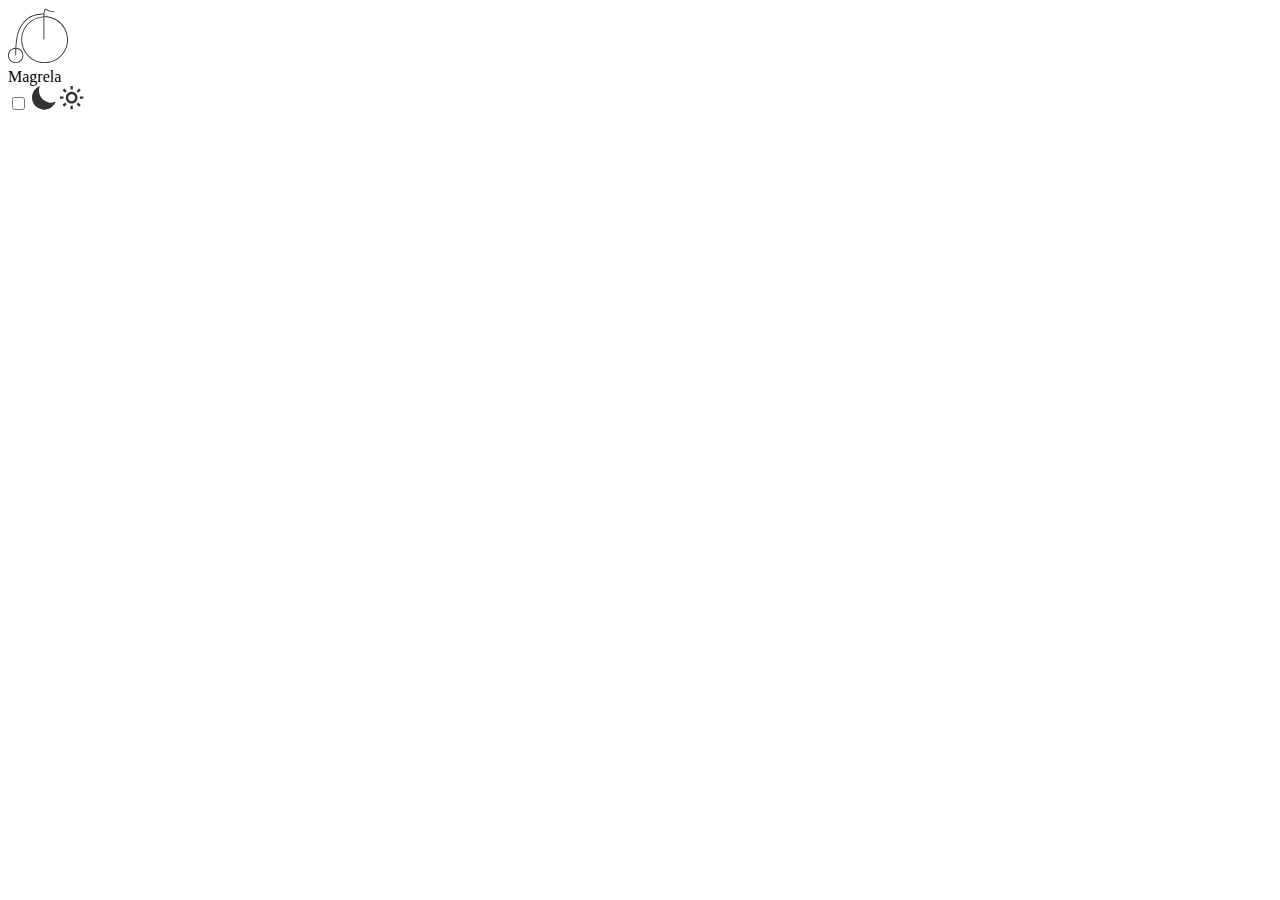
==== src/index.html @ cdad4740 "feat: cria header base do site" ====
<!DOCTYPE html>
<html lang="pt-BR">
<head>
    <meta charset="UTF-8" />
    <meta name="viewport" content="width=device-width, initial-scale=1.0" />

    <title>Magrela - A história da bicicleta</title>
</head>
<body>
    <header>
        <div class="container">
            <div class="logo">
                <div class="icon">
                    <svg width="60" height="56" viewBox="0 0 60 56" fill="none" xmlns="http://www.w3.org/2000/svg"><path fill-rule="evenodd" clip-rule="evenodd" d="M38.1112 0.88802C37.555 0.64094 36.8879 0.877665 36.6325 1.44755C36.0578 2.73035 35.7689 3.83945 35.6237 4.63275C35.5611 4.97463 35.5252 5.25803 35.5046 5.47164C24.8334 5.46892 18.3272 9.81712 14.6288 15.0856C12.1761 18.5797 10.3232 21.9259 9.09035 26.7879C8.22728 30.1916 7.67039 34.3287 7.41519 39.7691C3.29674 39.9058 0 43.2875 0 47.4392C0 51.6777 3.43595 55.1136 7.67442 55.1136C11.9129 55.1136 15.3488 51.6777 15.3488 47.4392C15.3488 43.4189 12.2575 40.1206 8.32214 39.7917C8.57583 34.4021 9.12646 30.3355 9.9695 27.0109C11.1679 22.2848 12.9618 19.039 15.3712 15.6067C18.8896 10.5944 25.1058 6.38333 35.4768 6.37862V8.39727C23.1034 8.99739 13.2558 19.2194 13.2558 31.7415C13.2558 44.6496 23.7199 55.1136 36.6279 55.1136C49.536 55.1136 60 44.6496 60 31.7415C60 18.8335 49.536 8.36942 36.6279 8.36942C36.5464 8.36942 36.465 8.36984 36.3837 8.37067L36.3837 5.92845L36.3837 5.92756L36.3838 5.92674L36.3839 5.91564C36.3841 5.90486 36.3846 5.88736 36.3856 5.86343C36.3875 5.81555 36.3914 5.74193 36.3996 5.64472C36.4159 5.45026 36.4489 5.16163 36.5158 4.79604C36.6497 4.06479 36.9189 3.02661 37.4602 1.81841C37.5048 1.71903 37.629 1.66624 37.743 1.71689C38.5825 2.08984 39.1343 2.38995 39.592 2.64387L39.6979 2.70269C40.1094 2.93141 40.475 3.13469 40.921 3.31249C41.8897 3.69875 43.2093 3.95516 46.3479 4.28553L46.4428 3.38354C43.2948 3.05217 42.0939 2.80375 41.2569 2.47001C40.8671 2.31458 40.5502 2.13855 40.1287 1.90446L40.032 1.85074C39.563 1.59057 38.9852 1.27628 38.1112 0.88802ZM35.4768 9.30538V31.3927H36.3837V9.27769C36.465 9.27683 36.5464 9.27639 36.6279 9.27639C49.035 9.27639 59.093 19.3344 59.093 31.7415C59.093 44.1487 49.035 54.2066 36.6279 54.2066C24.2208 54.2066 14.1628 44.1487 14.1628 31.7415C14.1628 19.7204 23.6046 9.90461 35.4768 9.30538ZM7.37584 40.6782C7.29384 42.7409 7.25295 44.9855 7.25295 47.4408H8.15993C8.15993 44.9878 8.20095 42.7503 8.28275 40.6987C11.7353 41.0063 14.4419 43.9067 14.4419 47.4392C14.4419 51.1767 11.412 54.2066 7.67442 54.2066C3.93686 54.2066 0.906977 51.1767 0.906977 47.4392C0.906977 43.8017 3.77682 40.8345 7.37584 40.6782Z" fill="#333333"/></svg>
                </div>
                <span class="brand">Magrela</span>
            </div>
            <div class="toggleTheme">
                <input type="checkbox" id="toggleTheme" />
                <label for="toggleTheme">
                    <svg width="24" height="24" viewBox="0 0 24 24" fill="none" xmlns="http://www.w3.org/2000/svg"><path fill-rule="evenodd" clip-rule="evenodd" d="M23.6568 15.8515C21.4419 16.7108 19.025 16.9076 16.7004 16.4178C14.3757 15.928 12.2436 14.7729 10.5638 13.093C8.8839 11.4131 7.72874 9.28105 7.23897 6.95639C6.7492 4.63174 6.94595 2.21483 7.80525 0C5.14486 1.03678 2.92997 2.96996 1.54301 5.46574C0.156048 7.96153 -0.315933 10.8633 0.208559 13.67C0.73305 16.4767 2.22109 19.0121 4.41576 20.8386C6.61044 22.6651 9.37398 23.6679 12.2293 23.674C14.7007 23.6746 17.1146 22.9279 19.154 21.5319C21.1934 20.1358 22.763 18.1557 23.6568 15.8515V15.8515Z" fill="#333333"/></svg>
                    <svg width="24" height="24" viewBox="0 0 24 24" fill="none" xmlns="http://www.w3.org/2000/svg"><path fill-rule="evenodd" clip-rule="evenodd" d="M5.8275 11.6667C5.8275 14.8878 8.44783 17.5082 11.669 17.5082C14.8902 17.5082 17.5105 14.8878 17.5105 11.6667C17.5105 8.4455 14.8902 5.82517 11.669 5.82517C8.44783 5.82517 5.8275 8.4455 5.8275 11.6667ZM11.669 8.1585C13.6033 8.1585 15.1772 9.73233 15.1772 11.6667C15.1772 13.601 13.6033 15.1748 11.669 15.1748C9.73467 15.1748 8.16083 13.601 8.16083 11.6667C8.16083 9.73233 9.73467 8.1585 11.669 8.1585ZM10.5 19.8333H12.8333V23.3333H10.5V19.8333ZM10.5 0H12.8333V3.5H10.5V0ZM0 10.5H3.5V12.8333H0V10.5ZM19.8333 10.5H23.3333V12.8333H19.8333V10.5ZM2.59125 19.0906L5.06539 16.615L6.71579 18.2645L4.24165 20.7401L2.59125 19.0906ZM19.0917 2.59182L16.616 5.06757L18.2659 6.71745L20.7416 4.24171L19.0917 2.59182ZM5.06775 6.71844L2.59361 4.24284L4.24401 2.59341L6.71815 5.06902L5.06775 6.71844ZM19.0909 20.741L20.7408 19.0911L18.265 16.6154L16.6151 18.2654L19.0909 20.741Z" fill="#333333"/></svg>
                    <span class="themeSwitch"></span>
                </label>
            </div>
        </div>
    </header>
</body>
</html>
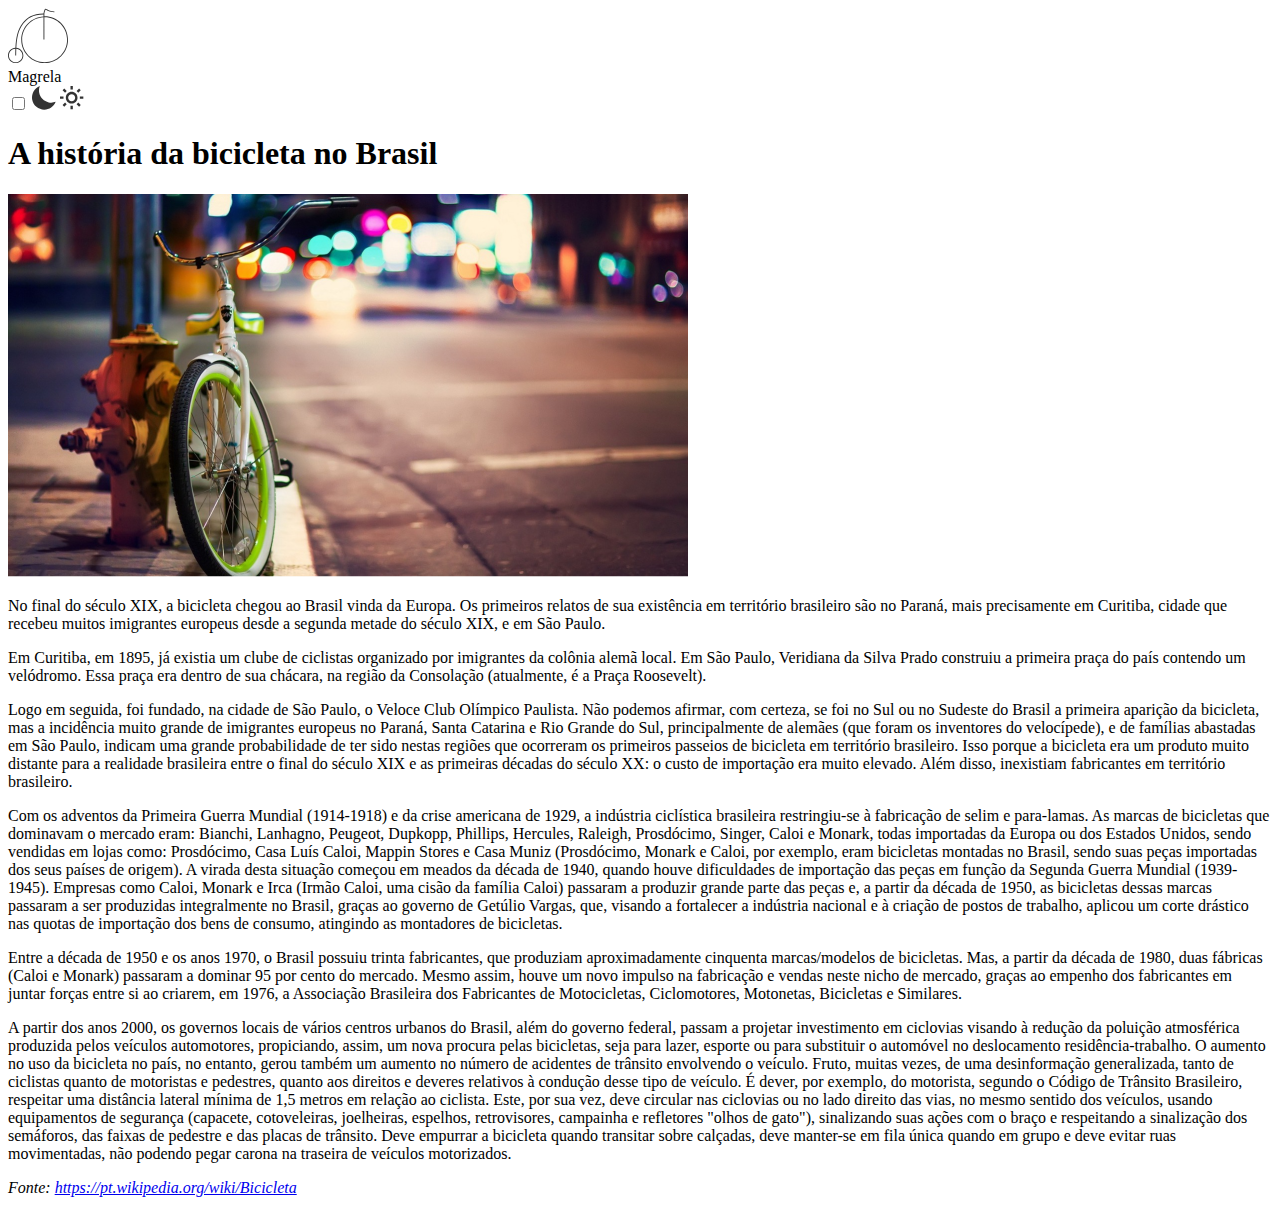
==== commit d0020caa: "feature: importa imagem e cria o conteúdo principal" ====
--- a/src/index.html
+++ b/src/index.html
@@ -25,5 +25,27 @@
             </div>
         </div>
     </header>
+
+    <main>
+        <div class="container">
+            <h1 class="heading1">A história da bicicleta no Brasil</h1>
+            
+            <img src="../assets/bike.png" alt="bicicleta branca encostada em um hidrante amarelo" />
+
+            <p>No final do século XIX, a bicicleta chegou ao Brasil vinda da Europa. Os primeiros relatos de sua existência em território brasileiro são no Paraná, mais precisamente em Curitiba, cidade que recebeu muitos imigrantes europeus desde a segunda metade do século XIX, e em São Paulo.</p>
+
+            <p>Em Curitiba, em 1895, já existia um clube de ciclistas organizado por imigrantes da colônia alemã local. Em São Paulo, Veridiana da Silva Prado construiu a primeira praça do país contendo um velódromo. Essa praça era dentro de sua chácara, na região da Consolação (atualmente, é a Praça Roosevelt).</p>
+
+            <p>Logo em seguida, foi fundado, na cidade de São Paulo, o Veloce Club Olímpico Paulista. Não podemos afirmar, com certeza, se foi no Sul ou no Sudeste do Brasil a primeira aparição da bicicleta, mas a incidência muito grande de imigrantes europeus no Paraná, Santa Catarina e Rio Grande do Sul, principalmente de alemães (que foram os inventores do velocípede), e de famílias abastadas em São Paulo, indicam uma grande probabilidade de ter sido nestas regiões que ocorreram os primeiros passeios de bicicleta em território brasileiro. Isso porque a bicicleta era um produto muito distante para a realidade brasileira entre o final do século XIX e as primeiras décadas do século XX: o custo de importação era muito elevado. Além disso, inexistiam fabricantes em território brasileiro.</p>
+
+            <p>Com os adventos da Primeira Guerra Mundial (1914-1918) e da crise americana de 1929, a indústria ciclística brasileira restringiu-se à fabricação de selim e para-lamas. As marcas de bicicletas que dominavam o mercado eram: Bianchi, Lanhagno, Peugeot, Dupkopp, Phillips, Hercules, Raleigh, Prosdócimo, Singer, Caloi e Monark, todas importadas da Europa ou dos Estados Unidos, sendo vendidas em lojas como: Prosdócimo, Casa Luís Caloi, Mappin Stores e Casa Muniz (Prosdócimo, Monark e Caloi, por exemplo, eram bicicletas montadas no Brasil, sendo suas peças importadas dos seus países de origem). A virada desta situação começou em meados da década de 1940, quando houve dificuldades de importação das peças em função da Segunda Guerra Mundial (1939-1945). Empresas como Caloi, Monark e Irca (Irmão Caloi, uma cisão da família Caloi) passaram a produzir grande parte das peças e, a partir da década de 1950, as bicicletas dessas marcas passaram a ser produzidas integralmente no Brasil, graças ao governo de Getúlio Vargas, que, visando a fortalecer a indústria nacional e à criação de postos de trabalho, aplicou um corte drástico nas quotas de importação dos bens de consumo, atingindo as montadores de bicicletas.</p>
+
+            <p>Entre a década de 1950 e os anos 1970, o Brasil possuiu trinta fabricantes, que produziam aproximadamente cinquenta marcas/modelos de bicicletas. Mas, a partir da década de 1980, duas fábricas (Caloi e Monark) passaram a dominar 95 por cento do mercado. Mesmo assim, houve um novo impulso na fabricação e vendas neste nicho de mercado, graças ao empenho dos fabricantes em juntar forças entre si ao criarem, em 1976, a Associação Brasileira dos Fabricantes de Motocicletas, Ciclomotores, Motonetas, Bicicletas e Similares.</p>
+
+            <p>A partir dos anos 2000, os governos locais de vários centros urbanos do Brasil, além do governo federal, passam a projetar investimento em ciclovias visando à redução da poluição atmosférica produzida pelos veículos automotores, propiciando, assim, um nova procura pelas bicicletas, seja para lazer, esporte ou para substituir o automóvel no deslocamento residência-trabalho. O aumento no uso da bicicleta no país, no entanto, gerou também um aumento no número de acidentes de trânsito envolvendo o veículo. Fruto, muitas vezes, de uma desinformação generalizada, tanto de ciclistas quanto de motoristas e pedestres, quanto aos direitos e deveres relativos à condução desse tipo de veículo. É dever, por exemplo, do motorista, segundo o Código de Trânsito Brasileiro, respeitar uma distância lateral mínima de 1,5 metros em relação ao ciclista. Este, por sua vez, deve circular nas ciclovias ou no lado direito das vias, no mesmo sentido dos veículos, usando equipamentos de segurança (capacete, cotoveleiras, joelheiras, espelhos, retrovisores, campainha e refletores "olhos de gato"), sinalizando suas ações com o braço e respeitando a sinalização dos semáforos, das faixas de pedestre e das placas de trânsito. Deve empurrar a bicicleta quando transitar sobre calçadas, deve manter-se em fila única quando em grupo e deve evitar ruas movimentadas, não podendo pegar carona na traseira de veículos motorizados.</p>
+
+            <i>Fonte: <a href="https://pt.wikipedia.org/wiki/Bicicleta">https://pt.wikipedia.org/wiki/Bicicleta</a></i>
+        </div>
+    </main>
 </body>
 </html>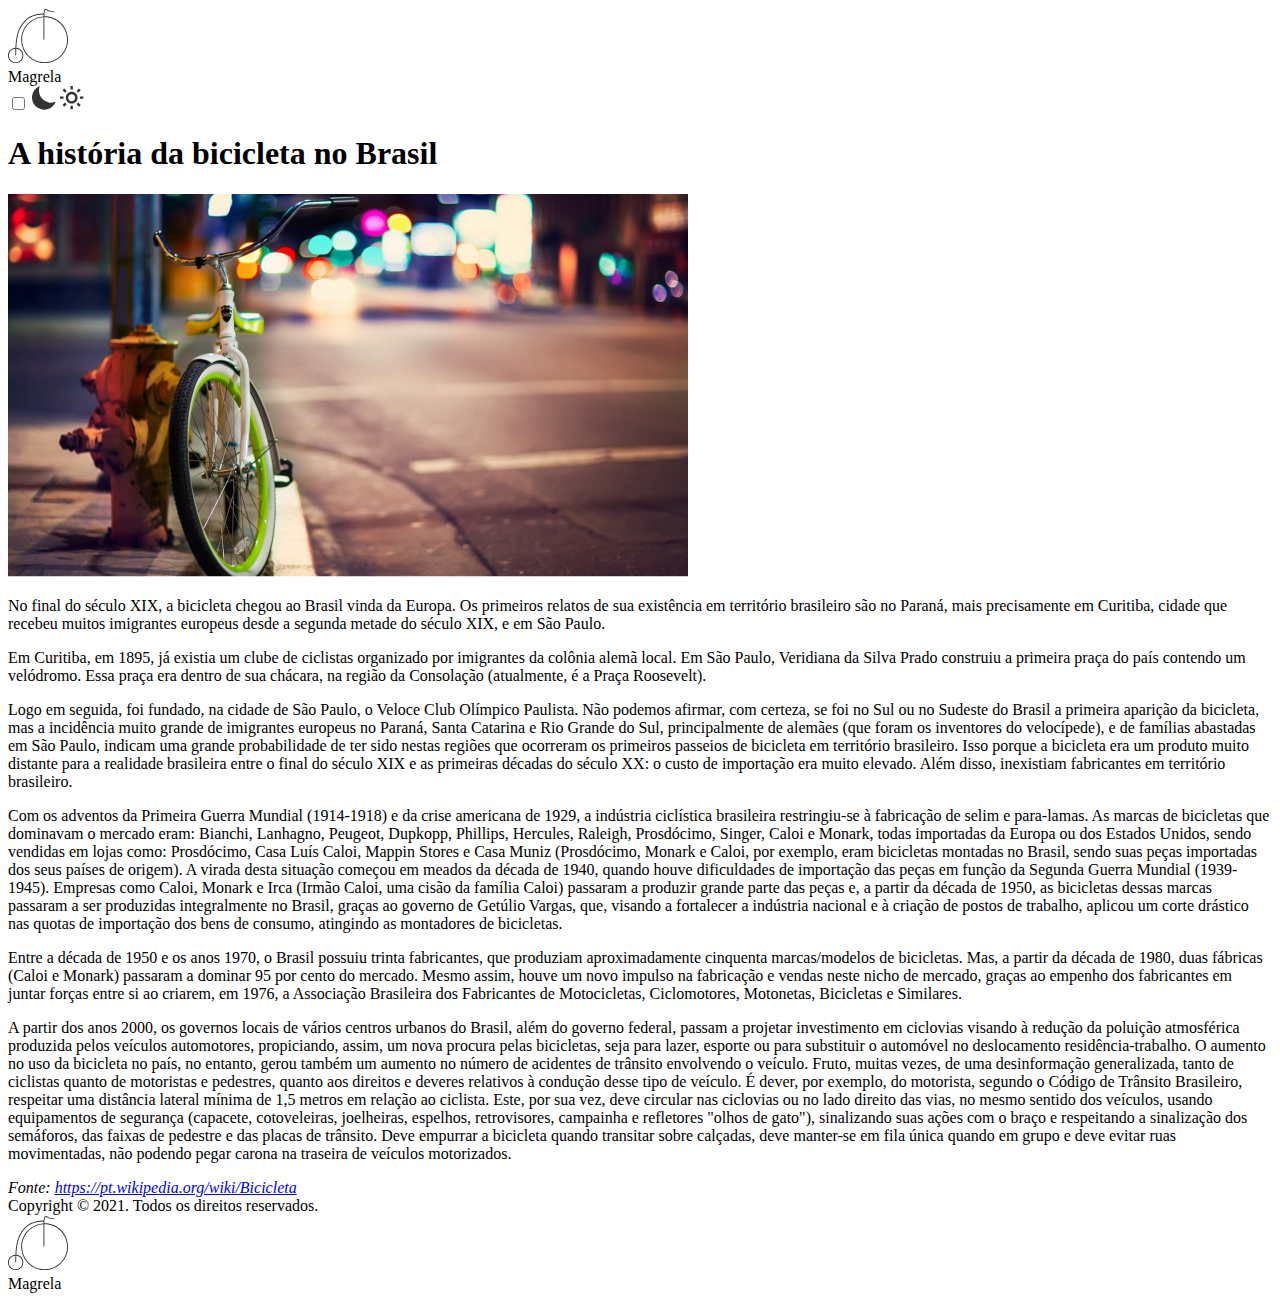
==== commit 6e3304b8: "feature: cria o footer do site" ====
--- a/src/index.html
+++ b/src/index.html
@@ -47,5 +47,19 @@
             <i>Fonte: <a href="https://pt.wikipedia.org/wiki/Bicicleta">https://pt.wikipedia.org/wiki/Bicicleta</a></i>
         </div>
     </main>
+
+    <footer>
+        <div class="container">
+            <span class="copy">
+                Copyright © 2021. Todos os direitos reservados.
+            </span>
+            <div class="logo">
+                <div class="icon">
+                    <svg width="60" height="56" viewBox="0 0 60 56" fill="none" xmlns="http://www.w3.org/2000/svg"><path fill-rule="evenodd" clip-rule="evenodd" d="M38.1112 0.88802C37.555 0.64094 36.8879 0.877665 36.6325 1.44755C36.0578 2.73035 35.7689 3.83945 35.6237 4.63275C35.5611 4.97463 35.5252 5.25803 35.5046 5.47164C24.8334 5.46892 18.3272 9.81712 14.6288 15.0856C12.1761 18.5797 10.3232 21.9259 9.09035 26.7879C8.22728 30.1916 7.67039 34.3287 7.41519 39.7691C3.29674 39.9058 0 43.2875 0 47.4392C0 51.6777 3.43595 55.1136 7.67442 55.1136C11.9129 55.1136 15.3488 51.6777 15.3488 47.4392C15.3488 43.4189 12.2575 40.1206 8.32214 39.7917C8.57583 34.4021 9.12646 30.3355 9.9695 27.0109C11.1679 22.2848 12.9618 19.039 15.3712 15.6067C18.8896 10.5944 25.1058 6.38333 35.4768 6.37862V8.39727C23.1034 8.99739 13.2558 19.2194 13.2558 31.7415C13.2558 44.6496 23.7199 55.1136 36.6279 55.1136C49.536 55.1136 60 44.6496 60 31.7415C60 18.8335 49.536 8.36942 36.6279 8.36942C36.5464 8.36942 36.465 8.36984 36.3837 8.37067L36.3837 5.92845L36.3837 5.92756L36.3838 5.92674L36.3839 5.91564C36.3841 5.90486 36.3846 5.88736 36.3856 5.86343C36.3875 5.81555 36.3914 5.74193 36.3996 5.64472C36.4159 5.45026 36.4489 5.16163 36.5158 4.79604C36.6497 4.06479 36.9189 3.02661 37.4602 1.81841C37.5048 1.71903 37.629 1.66624 37.743 1.71689C38.5825 2.08984 39.1343 2.38995 39.592 2.64387L39.6979 2.70269C40.1094 2.93141 40.475 3.13469 40.921 3.31249C41.8897 3.69875 43.2093 3.95516 46.3479 4.28553L46.4428 3.38354C43.2948 3.05217 42.0939 2.80375 41.2569 2.47001C40.8671 2.31458 40.5502 2.13855 40.1287 1.90446L40.032 1.85074C39.563 1.59057 38.9852 1.27628 38.1112 0.88802ZM35.4768 9.30538V31.3927H36.3837V9.27769C36.465 9.27683 36.5464 9.27639 36.6279 9.27639C49.035 9.27639 59.093 19.3344 59.093 31.7415C59.093 44.1487 49.035 54.2066 36.6279 54.2066C24.2208 54.2066 14.1628 44.1487 14.1628 31.7415C14.1628 19.7204 23.6046 9.90461 35.4768 9.30538ZM7.37584 40.6782C7.29384 42.7409 7.25295 44.9855 7.25295 47.4408H8.15993C8.15993 44.9878 8.20095 42.7503 8.28275 40.6987C11.7353 41.0063 14.4419 43.9067 14.4419 47.4392C14.4419 51.1767 11.412 54.2066 7.67442 54.2066C3.93686 54.2066 0.906977 51.1767 0.906977 47.4392C0.906977 43.8017 3.77682 40.8345 7.37584 40.6782Z" fill="#333333"/></svg>
+                </div>
+                <span class="brand">Magrela</span>
+            </div>
+        </div>
+    </footer>
 </body>
 </html>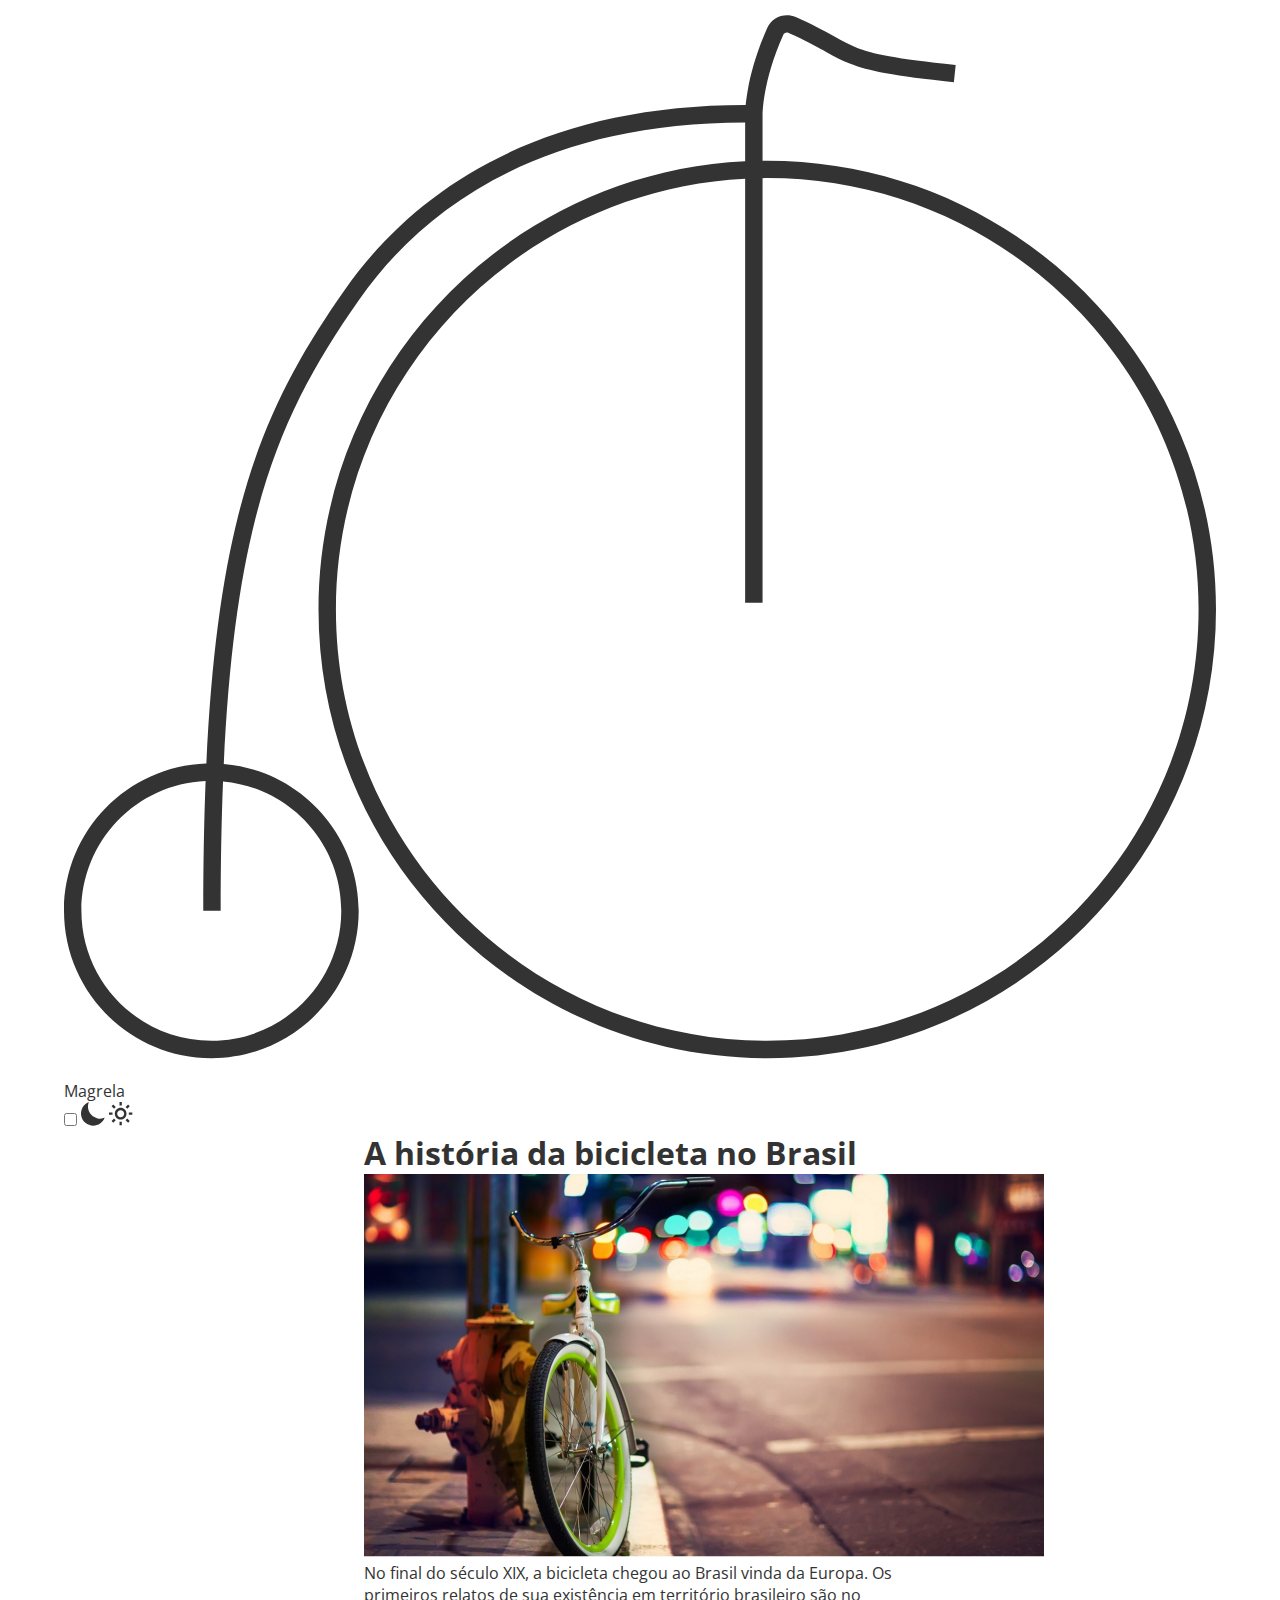
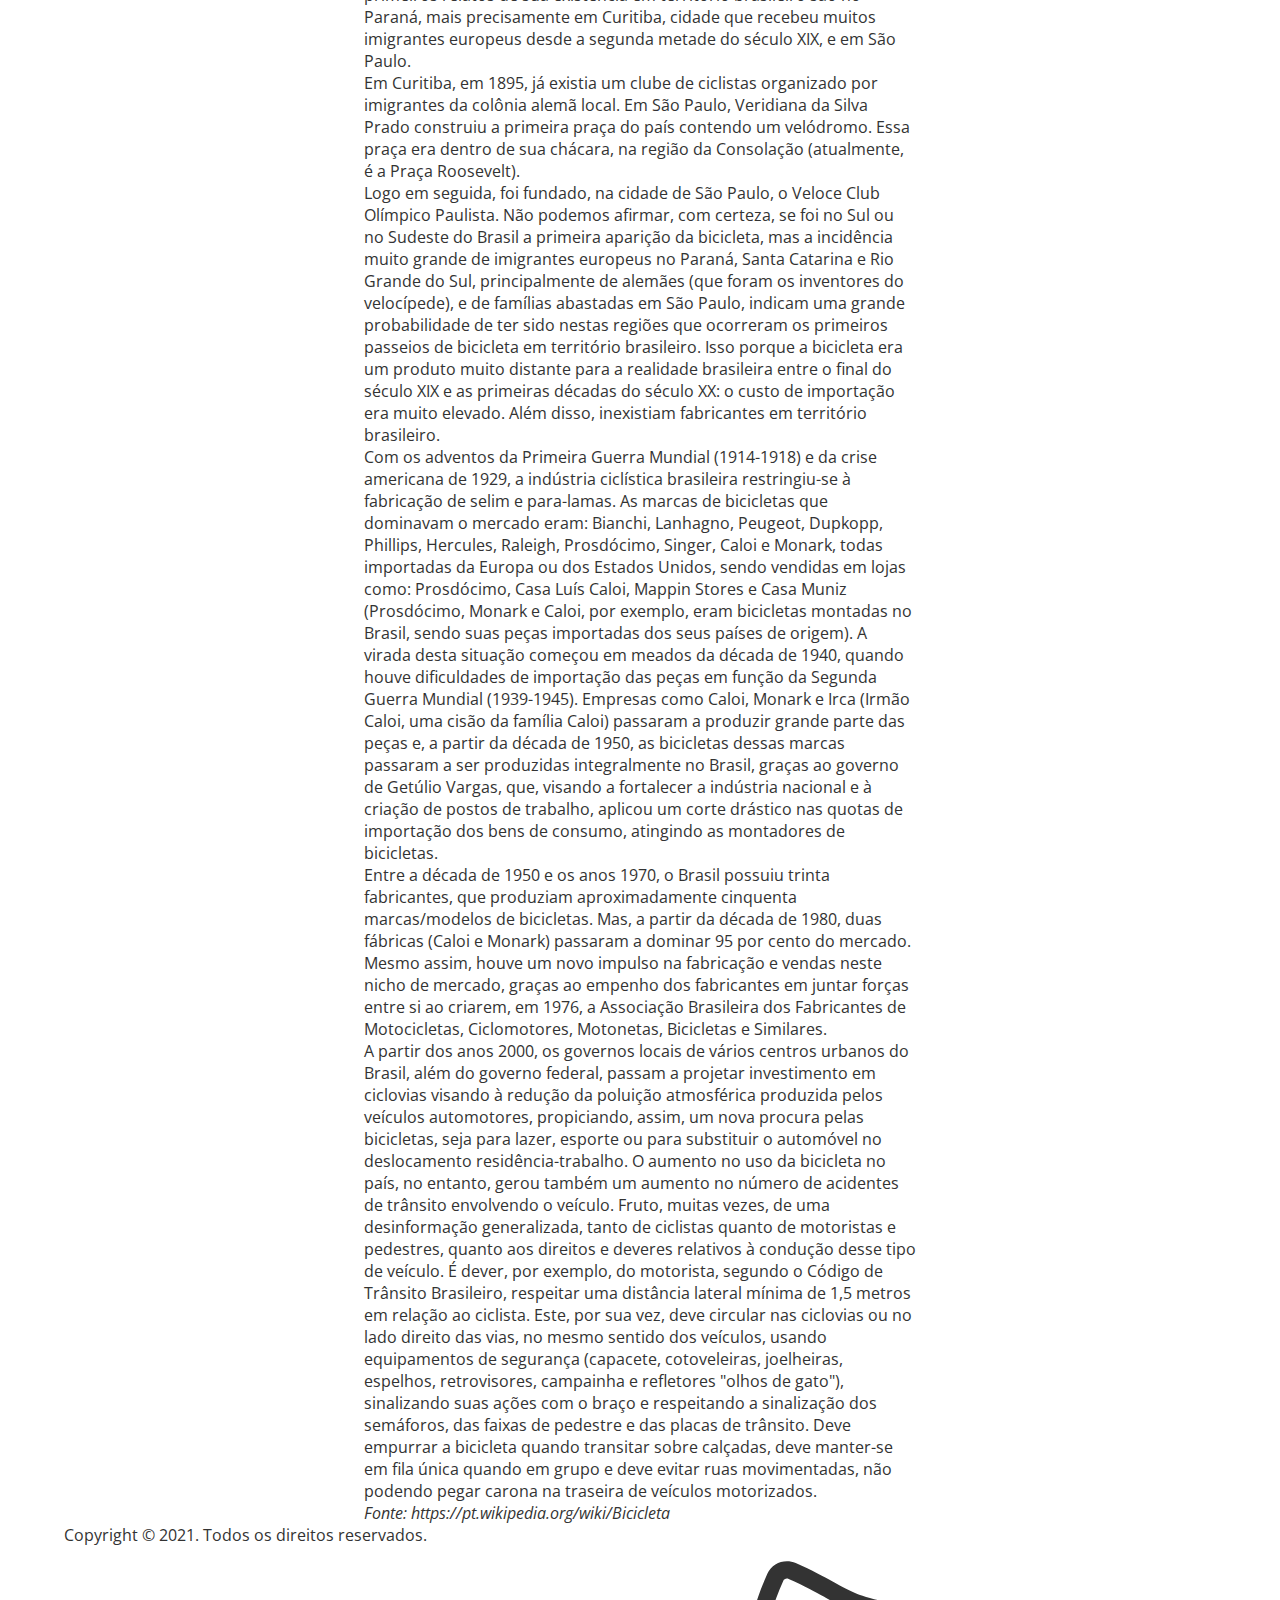
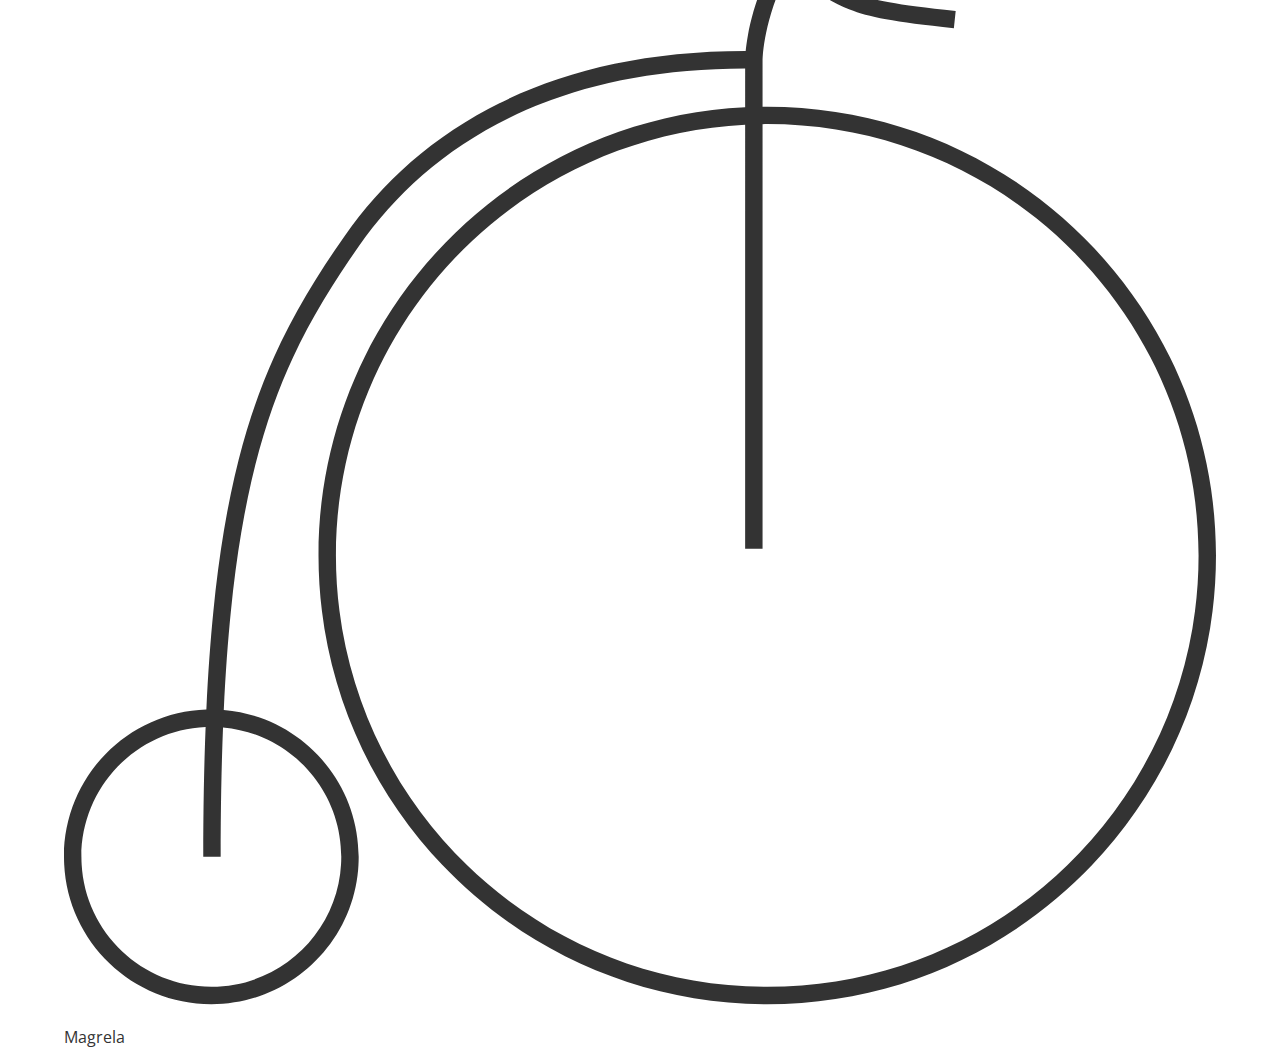
==== commit 9f111e67: "fix: remove altura e largura dos logos do header e footer" ====
--- a/src/index.html
+++ b/src/index.html
@@ -3,6 +3,7 @@
 <head>
     <meta charset="UTF-8" />
     <meta name="viewport" content="width=device-width, initial-scale=1.0" />
+    <link rel="stylesheet" href="./style.css">
 
     <title>Magrela - A história da bicicleta</title>
 </head>
@@ -11,7 +12,7 @@
         <div class="container">
             <div class="logo">
                 <div class="icon">
-                    <svg width="60" height="56" viewBox="0 0 60 56" fill="none" xmlns="http://www.w3.org/2000/svg"><path fill-rule="evenodd" clip-rule="evenodd" d="M38.1112 0.88802C37.555 0.64094 36.8879 0.877665 36.6325 1.44755C36.0578 2.73035 35.7689 3.83945 35.6237 4.63275C35.5611 4.97463 35.5252 5.25803 35.5046 5.47164C24.8334 5.46892 18.3272 9.81712 14.6288 15.0856C12.1761 18.5797 10.3232 21.9259 9.09035 26.7879C8.22728 30.1916 7.67039 34.3287 7.41519 39.7691C3.29674 39.9058 0 43.2875 0 47.4392C0 51.6777 3.43595 55.1136 7.67442 55.1136C11.9129 55.1136 15.3488 51.6777 15.3488 47.4392C15.3488 43.4189 12.2575 40.1206 8.32214 39.7917C8.57583 34.4021 9.12646 30.3355 9.9695 27.0109C11.1679 22.2848 12.9618 19.039 15.3712 15.6067C18.8896 10.5944 25.1058 6.38333 35.4768 6.37862V8.39727C23.1034 8.99739 13.2558 19.2194 13.2558 31.7415C13.2558 44.6496 23.7199 55.1136 36.6279 55.1136C49.536 55.1136 60 44.6496 60 31.7415C60 18.8335 49.536 8.36942 36.6279 8.36942C36.5464 8.36942 36.465 8.36984 36.3837 8.37067L36.3837 5.92845L36.3837 5.92756L36.3838 5.92674L36.3839 5.91564C36.3841 5.90486 36.3846 5.88736 36.3856 5.86343C36.3875 5.81555 36.3914 5.74193 36.3996 5.64472C36.4159 5.45026 36.4489 5.16163 36.5158 4.79604C36.6497 4.06479 36.9189 3.02661 37.4602 1.81841C37.5048 1.71903 37.629 1.66624 37.743 1.71689C38.5825 2.08984 39.1343 2.38995 39.592 2.64387L39.6979 2.70269C40.1094 2.93141 40.475 3.13469 40.921 3.31249C41.8897 3.69875 43.2093 3.95516 46.3479 4.28553L46.4428 3.38354C43.2948 3.05217 42.0939 2.80375 41.2569 2.47001C40.8671 2.31458 40.5502 2.13855 40.1287 1.90446L40.032 1.85074C39.563 1.59057 38.9852 1.27628 38.1112 0.88802ZM35.4768 9.30538V31.3927H36.3837V9.27769C36.465 9.27683 36.5464 9.27639 36.6279 9.27639C49.035 9.27639 59.093 19.3344 59.093 31.7415C59.093 44.1487 49.035 54.2066 36.6279 54.2066C24.2208 54.2066 14.1628 44.1487 14.1628 31.7415C14.1628 19.7204 23.6046 9.90461 35.4768 9.30538ZM7.37584 40.6782C7.29384 42.7409 7.25295 44.9855 7.25295 47.4408H8.15993C8.15993 44.9878 8.20095 42.7503 8.28275 40.6987C11.7353 41.0063 14.4419 43.9067 14.4419 47.4392C14.4419 51.1767 11.412 54.2066 7.67442 54.2066C3.93686 54.2066 0.906977 51.1767 0.906977 47.4392C0.906977 43.8017 3.77682 40.8345 7.37584 40.6782Z" fill="#333333"/></svg>
+                    <svg viewBox="0 0 60 56" fill="none" xmlns="http://www.w3.org/2000/svg"><path fill-rule="evenodd" clip-rule="evenodd" d="M38.1112 0.88802C37.555 0.64094 36.8879 0.877665 36.6325 1.44755C36.0578 2.73035 35.7689 3.83945 35.6237 4.63275C35.5611 4.97463 35.5252 5.25803 35.5046 5.47164C24.8334 5.46892 18.3272 9.81712 14.6288 15.0856C12.1761 18.5797 10.3232 21.9259 9.09035 26.7879C8.22728 30.1916 7.67039 34.3287 7.41519 39.7691C3.29674 39.9058 0 43.2875 0 47.4392C0 51.6777 3.43595 55.1136 7.67442 55.1136C11.9129 55.1136 15.3488 51.6777 15.3488 47.4392C15.3488 43.4189 12.2575 40.1206 8.32214 39.7917C8.57583 34.4021 9.12646 30.3355 9.9695 27.0109C11.1679 22.2848 12.9618 19.039 15.3712 15.6067C18.8896 10.5944 25.1058 6.38333 35.4768 6.37862V8.39727C23.1034 8.99739 13.2558 19.2194 13.2558 31.7415C13.2558 44.6496 23.7199 55.1136 36.6279 55.1136C49.536 55.1136 60 44.6496 60 31.7415C60 18.8335 49.536 8.36942 36.6279 8.36942C36.5464 8.36942 36.465 8.36984 36.3837 8.37067L36.3837 5.92845L36.3837 5.92756L36.3838 5.92674L36.3839 5.91564C36.3841 5.90486 36.3846 5.88736 36.3856 5.86343C36.3875 5.81555 36.3914 5.74193 36.3996 5.64472C36.4159 5.45026 36.4489 5.16163 36.5158 4.79604C36.6497 4.06479 36.9189 3.02661 37.4602 1.81841C37.5048 1.71903 37.629 1.66624 37.743 1.71689C38.5825 2.08984 39.1343 2.38995 39.592 2.64387L39.6979 2.70269C40.1094 2.93141 40.475 3.13469 40.921 3.31249C41.8897 3.69875 43.2093 3.95516 46.3479 4.28553L46.4428 3.38354C43.2948 3.05217 42.0939 2.80375 41.2569 2.47001C40.8671 2.31458 40.5502 2.13855 40.1287 1.90446L40.032 1.85074C39.563 1.59057 38.9852 1.27628 38.1112 0.88802ZM35.4768 9.30538V31.3927H36.3837V9.27769C36.465 9.27683 36.5464 9.27639 36.6279 9.27639C49.035 9.27639 59.093 19.3344 59.093 31.7415C59.093 44.1487 49.035 54.2066 36.6279 54.2066C24.2208 54.2066 14.1628 44.1487 14.1628 31.7415C14.1628 19.7204 23.6046 9.90461 35.4768 9.30538ZM7.37584 40.6782C7.29384 42.7409 7.25295 44.9855 7.25295 47.4408H8.15993C8.15993 44.9878 8.20095 42.7503 8.28275 40.6987C11.7353 41.0063 14.4419 43.9067 14.4419 47.4392C14.4419 51.1767 11.412 54.2066 7.67442 54.2066C3.93686 54.2066 0.906977 51.1767 0.906977 47.4392C0.906977 43.8017 3.77682 40.8345 7.37584 40.6782Z" fill="#333333"/></svg>
                 </div>
                 <span class="brand">Magrela</span>
             </div>
@@ -55,7 +56,7 @@
             </span>
             <div class="logo">
                 <div class="icon">
-                    <svg width="60" height="56" viewBox="0 0 60 56" fill="none" xmlns="http://www.w3.org/2000/svg"><path fill-rule="evenodd" clip-rule="evenodd" d="M38.1112 0.88802C37.555 0.64094 36.8879 0.877665 36.6325 1.44755C36.0578 2.73035 35.7689 3.83945 35.6237 4.63275C35.5611 4.97463 35.5252 5.25803 35.5046 5.47164C24.8334 5.46892 18.3272 9.81712 14.6288 15.0856C12.1761 18.5797 10.3232 21.9259 9.09035 26.7879C8.22728 30.1916 7.67039 34.3287 7.41519 39.7691C3.29674 39.9058 0 43.2875 0 47.4392C0 51.6777 3.43595 55.1136 7.67442 55.1136C11.9129 55.1136 15.3488 51.6777 15.3488 47.4392C15.3488 43.4189 12.2575 40.1206 8.32214 39.7917C8.57583 34.4021 9.12646 30.3355 9.9695 27.0109C11.1679 22.2848 12.9618 19.039 15.3712 15.6067C18.8896 10.5944 25.1058 6.38333 35.4768 6.37862V8.39727C23.1034 8.99739 13.2558 19.2194 13.2558 31.7415C13.2558 44.6496 23.7199 55.1136 36.6279 55.1136C49.536 55.1136 60 44.6496 60 31.7415C60 18.8335 49.536 8.36942 36.6279 8.36942C36.5464 8.36942 36.465 8.36984 36.3837 8.37067L36.3837 5.92845L36.3837 5.92756L36.3838 5.92674L36.3839 5.91564C36.3841 5.90486 36.3846 5.88736 36.3856 5.86343C36.3875 5.81555 36.3914 5.74193 36.3996 5.64472C36.4159 5.45026 36.4489 5.16163 36.5158 4.79604C36.6497 4.06479 36.9189 3.02661 37.4602 1.81841C37.5048 1.71903 37.629 1.66624 37.743 1.71689C38.5825 2.08984 39.1343 2.38995 39.592 2.64387L39.6979 2.70269C40.1094 2.93141 40.475 3.13469 40.921 3.31249C41.8897 3.69875 43.2093 3.95516 46.3479 4.28553L46.4428 3.38354C43.2948 3.05217 42.0939 2.80375 41.2569 2.47001C40.8671 2.31458 40.5502 2.13855 40.1287 1.90446L40.032 1.85074C39.563 1.59057 38.9852 1.27628 38.1112 0.88802ZM35.4768 9.30538V31.3927H36.3837V9.27769C36.465 9.27683 36.5464 9.27639 36.6279 9.27639C49.035 9.27639 59.093 19.3344 59.093 31.7415C59.093 44.1487 49.035 54.2066 36.6279 54.2066C24.2208 54.2066 14.1628 44.1487 14.1628 31.7415C14.1628 19.7204 23.6046 9.90461 35.4768 9.30538ZM7.37584 40.6782C7.29384 42.7409 7.25295 44.9855 7.25295 47.4408H8.15993C8.15993 44.9878 8.20095 42.7503 8.28275 40.6987C11.7353 41.0063 14.4419 43.9067 14.4419 47.4392C14.4419 51.1767 11.412 54.2066 7.67442 54.2066C3.93686 54.2066 0.906977 51.1767 0.906977 47.4392C0.906977 43.8017 3.77682 40.8345 7.37584 40.6782Z" fill="#333333"/></svg>
+                    <svg viewBox="0 0 60 56" fill="none" xmlns="http://www.w3.org/2000/svg"><path fill-rule="evenodd" clip-rule="evenodd" d="M38.1112 0.88802C37.555 0.64094 36.8879 0.877665 36.6325 1.44755C36.0578 2.73035 35.7689 3.83945 35.6237 4.63275C35.5611 4.97463 35.5252 5.25803 35.5046 5.47164C24.8334 5.46892 18.3272 9.81712 14.6288 15.0856C12.1761 18.5797 10.3232 21.9259 9.09035 26.7879C8.22728 30.1916 7.67039 34.3287 7.41519 39.7691C3.29674 39.9058 0 43.2875 0 47.4392C0 51.6777 3.43595 55.1136 7.67442 55.1136C11.9129 55.1136 15.3488 51.6777 15.3488 47.4392C15.3488 43.4189 12.2575 40.1206 8.32214 39.7917C8.57583 34.4021 9.12646 30.3355 9.9695 27.0109C11.1679 22.2848 12.9618 19.039 15.3712 15.6067C18.8896 10.5944 25.1058 6.38333 35.4768 6.37862V8.39727C23.1034 8.99739 13.2558 19.2194 13.2558 31.7415C13.2558 44.6496 23.7199 55.1136 36.6279 55.1136C49.536 55.1136 60 44.6496 60 31.7415C60 18.8335 49.536 8.36942 36.6279 8.36942C36.5464 8.36942 36.465 8.36984 36.3837 8.37067L36.3837 5.92845L36.3837 5.92756L36.3838 5.92674L36.3839 5.91564C36.3841 5.90486 36.3846 5.88736 36.3856 5.86343C36.3875 5.81555 36.3914 5.74193 36.3996 5.64472C36.4159 5.45026 36.4489 5.16163 36.5158 4.79604C36.6497 4.06479 36.9189 3.02661 37.4602 1.81841C37.5048 1.71903 37.629 1.66624 37.743 1.71689C38.5825 2.08984 39.1343 2.38995 39.592 2.64387L39.6979 2.70269C40.1094 2.93141 40.475 3.13469 40.921 3.31249C41.8897 3.69875 43.2093 3.95516 46.3479 4.28553L46.4428 3.38354C43.2948 3.05217 42.0939 2.80375 41.2569 2.47001C40.8671 2.31458 40.5502 2.13855 40.1287 1.90446L40.032 1.85074C39.563 1.59057 38.9852 1.27628 38.1112 0.88802ZM35.4768 9.30538V31.3927H36.3837V9.27769C36.465 9.27683 36.5464 9.27639 36.6279 9.27639C49.035 9.27639 59.093 19.3344 59.093 31.7415C59.093 44.1487 49.035 54.2066 36.6279 54.2066C24.2208 54.2066 14.1628 44.1487 14.1628 31.7415C14.1628 19.7204 23.6046 9.90461 35.4768 9.30538ZM7.37584 40.6782C7.29384 42.7409 7.25295 44.9855 7.25295 47.4408H8.15993C8.15993 44.9878 8.20095 42.7503 8.28275 40.6987C11.7353 41.0063 14.4419 43.9067 14.4419 47.4392C14.4419 51.1767 11.412 54.2066 7.67442 54.2066C3.93686 54.2066 0.906977 51.1767 0.906977 47.4392C0.906977 43.8017 3.77682 40.8345 7.37584 40.6782Z" fill="#333333"/></svg>
                 </div>
                 <span class="brand">Magrela</span>
             </div>
--- a/src/style.css
+++ b/src/style.css
@@ -0,0 +1,47 @@
+@import url('https://fonts.googleapis.com/css2?family=Open+Sans:ital,wght@0,300;0,400;0,600;1,400&display=swap');
+
+:root {
+    --white: #FFFFFF;
+    --lighten: #F5F5F5;
+    --darken: #333333;
+    --link: #6A26CD;
+}
+
+* {
+    margin: 0;
+    padding: 0;
+    box-sizing: border-box;
+}
+
+body {
+    font-family: "Open Sans", sans-serif;
+    background-color: var(--white);
+    color: var(--darken);
+}
+
+a {
+    cursor: pointer;
+    text-decoration: none;
+    color: var(--darken);
+    transition: color 0.15s;
+}
+
+a:hover {
+    color: var(--link);
+}
+
+.container {
+    padding: 0 16px;
+    max-width: 1300px;
+    margin: 0 auto;
+}
+
+main > .container {
+    max-width: 680px;
+}
+
+@media (min-width: 1024px) {
+    .container {
+        padding: 0 64px;
+    }
+}
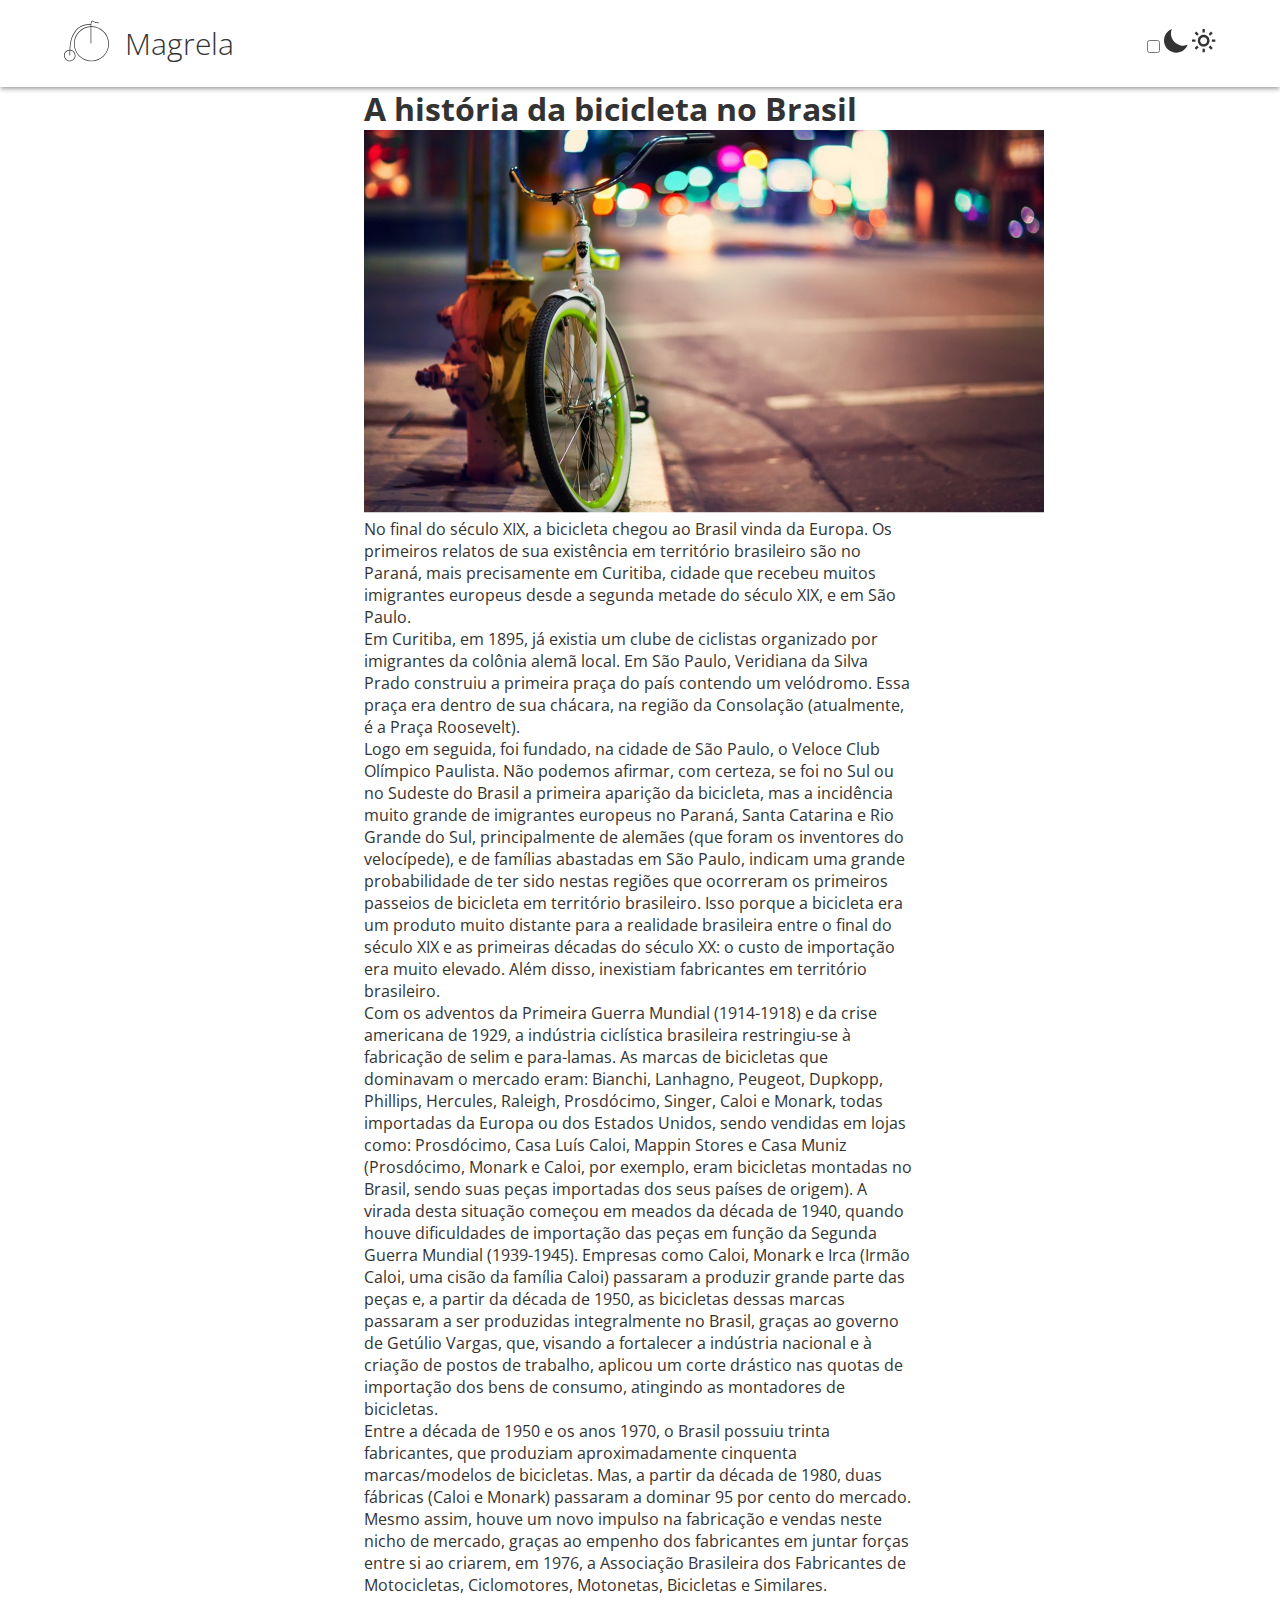
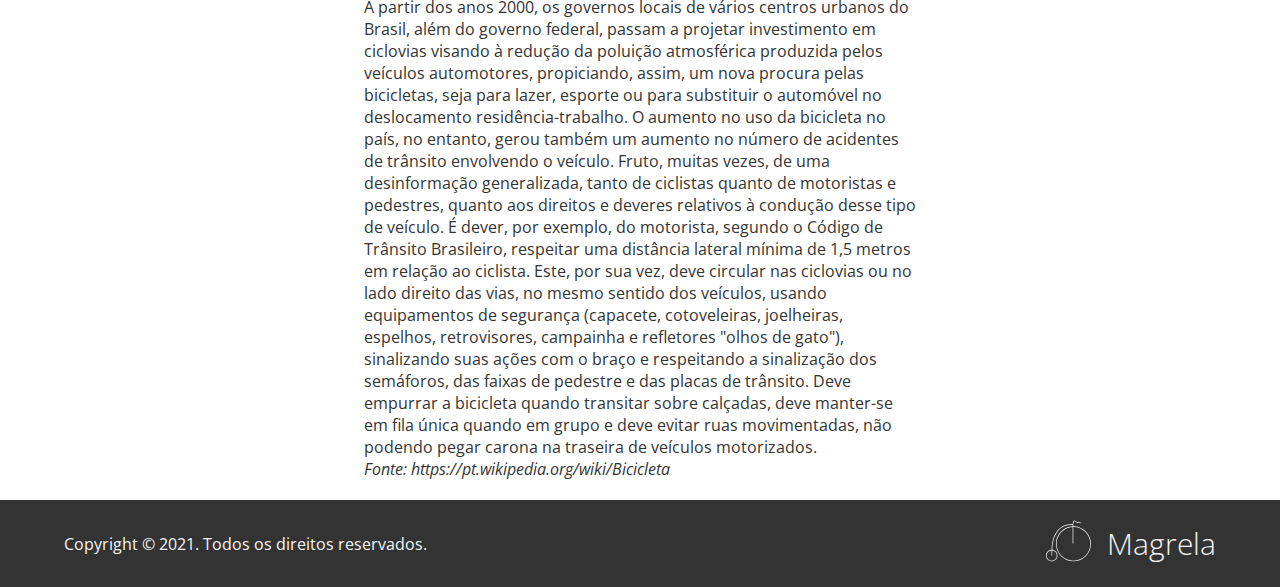
==== commit 076a6a9e: "feat: cria estilo do footer" ====
--- a/src/index.html
+++ b/src/index.html
@@ -56,7 +56,7 @@
             </span>
             <div class="logo">
                 <div class="icon">
-                    <svg viewBox="0 0 60 56" fill="none" xmlns="http://www.w3.org/2000/svg"><path fill-rule="evenodd" clip-rule="evenodd" d="M38.1112 0.88802C37.555 0.64094 36.8879 0.877665 36.6325 1.44755C36.0578 2.73035 35.7689 3.83945 35.6237 4.63275C35.5611 4.97463 35.5252 5.25803 35.5046 5.47164C24.8334 5.46892 18.3272 9.81712 14.6288 15.0856C12.1761 18.5797 10.3232 21.9259 9.09035 26.7879C8.22728 30.1916 7.67039 34.3287 7.41519 39.7691C3.29674 39.9058 0 43.2875 0 47.4392C0 51.6777 3.43595 55.1136 7.67442 55.1136C11.9129 55.1136 15.3488 51.6777 15.3488 47.4392C15.3488 43.4189 12.2575 40.1206 8.32214 39.7917C8.57583 34.4021 9.12646 30.3355 9.9695 27.0109C11.1679 22.2848 12.9618 19.039 15.3712 15.6067C18.8896 10.5944 25.1058 6.38333 35.4768 6.37862V8.39727C23.1034 8.99739 13.2558 19.2194 13.2558 31.7415C13.2558 44.6496 23.7199 55.1136 36.6279 55.1136C49.536 55.1136 60 44.6496 60 31.7415C60 18.8335 49.536 8.36942 36.6279 8.36942C36.5464 8.36942 36.465 8.36984 36.3837 8.37067L36.3837 5.92845L36.3837 5.92756L36.3838 5.92674L36.3839 5.91564C36.3841 5.90486 36.3846 5.88736 36.3856 5.86343C36.3875 5.81555 36.3914 5.74193 36.3996 5.64472C36.4159 5.45026 36.4489 5.16163 36.5158 4.79604C36.6497 4.06479 36.9189 3.02661 37.4602 1.81841C37.5048 1.71903 37.629 1.66624 37.743 1.71689C38.5825 2.08984 39.1343 2.38995 39.592 2.64387L39.6979 2.70269C40.1094 2.93141 40.475 3.13469 40.921 3.31249C41.8897 3.69875 43.2093 3.95516 46.3479 4.28553L46.4428 3.38354C43.2948 3.05217 42.0939 2.80375 41.2569 2.47001C40.8671 2.31458 40.5502 2.13855 40.1287 1.90446L40.032 1.85074C39.563 1.59057 38.9852 1.27628 38.1112 0.88802ZM35.4768 9.30538V31.3927H36.3837V9.27769C36.465 9.27683 36.5464 9.27639 36.6279 9.27639C49.035 9.27639 59.093 19.3344 59.093 31.7415C59.093 44.1487 49.035 54.2066 36.6279 54.2066C24.2208 54.2066 14.1628 44.1487 14.1628 31.7415C14.1628 19.7204 23.6046 9.90461 35.4768 9.30538ZM7.37584 40.6782C7.29384 42.7409 7.25295 44.9855 7.25295 47.4408H8.15993C8.15993 44.9878 8.20095 42.7503 8.28275 40.6987C11.7353 41.0063 14.4419 43.9067 14.4419 47.4392C14.4419 51.1767 11.412 54.2066 7.67442 54.2066C3.93686 54.2066 0.906977 51.1767 0.906977 47.4392C0.906977 43.8017 3.77682 40.8345 7.37584 40.6782Z" fill="#333333"/></svg>
+                    <svg viewBox="0 0 60 56" fill="none" xmlns="http://www.w3.org/2000/svg"><path fill-rule="evenodd" clip-rule="evenodd" d="M38.1112 0.88802C37.555 0.64094 36.8879 0.877665 36.6325 1.44755C36.0578 2.73035 35.7689 3.83945 35.6237 4.63275C35.5611 4.97463 35.5252 5.25803 35.5046 5.47164C24.8334 5.46892 18.3272 9.81712 14.6288 15.0856C12.1761 18.5797 10.3232 21.9259 9.09035 26.7879C8.22728 30.1916 7.67039 34.3287 7.41519 39.7691C3.29674 39.9058 0 43.2875 0 47.4392C0 51.6777 3.43595 55.1136 7.67442 55.1136C11.9129 55.1136 15.3488 51.6777 15.3488 47.4392C15.3488 43.4189 12.2575 40.1206 8.32214 39.7917C8.57583 34.4021 9.12646 30.3355 9.9695 27.0109C11.1679 22.2848 12.9618 19.039 15.3712 15.6067C18.8896 10.5944 25.1058 6.38333 35.4768 6.37862V8.39727C23.1034 8.99739 13.2558 19.2194 13.2558 31.7415C13.2558 44.6496 23.7199 55.1136 36.6279 55.1136C49.536 55.1136 60 44.6496 60 31.7415C60 18.8335 49.536 8.36942 36.6279 8.36942C36.5464 8.36942 36.465 8.36984 36.3837 8.37067L36.3837 5.92845L36.3837 5.92756L36.3838 5.92674L36.3839 5.91564C36.3841 5.90486 36.3846 5.88736 36.3856 5.86343C36.3875 5.81555 36.3914 5.74193 36.3996 5.64472C36.4159 5.45026 36.4489 5.16163 36.5158 4.79604C36.6497 4.06479 36.9189 3.02661 37.4602 1.81841C37.5048 1.71903 37.629 1.66624 37.743 1.71689C38.5825 2.08984 39.1343 2.38995 39.592 2.64387L39.6979 2.70269C40.1094 2.93141 40.475 3.13469 40.921 3.31249C41.8897 3.69875 43.2093 3.95516 46.3479 4.28553L46.4428 3.38354C43.2948 3.05217 42.0939 2.80375 41.2569 2.47001C40.8671 2.31458 40.5502 2.13855 40.1287 1.90446L40.032 1.85074C39.563 1.59057 38.9852 1.27628 38.1112 0.88802ZM35.4768 9.30538V31.3927H36.3837V9.27769C36.465 9.27683 36.5464 9.27639 36.6279 9.27639C49.035 9.27639 59.093 19.3344 59.093 31.7415C59.093 44.1487 49.035 54.2066 36.6279 54.2066C24.2208 54.2066 14.1628 44.1487 14.1628 31.7415C14.1628 19.7204 23.6046 9.90461 35.4768 9.30538ZM7.37584 40.6782C7.29384 42.7409 7.25295 44.9855 7.25295 47.4408H8.15993C8.15993 44.9878 8.20095 42.7503 8.28275 40.6987C11.7353 41.0063 14.4419 43.9067 14.4419 47.4392C14.4419 51.1767 11.412 54.2066 7.67442 54.2066C3.93686 54.2066 0.906977 51.1767 0.906977 47.4392C0.906977 43.8017 3.77682 40.8345 7.37584 40.6782Z" fill="#F5F5F5"/></svg>
                 </div>
                 <span class="brand">Magrela</span>
             </div>
--- a/src/style.css
+++ b/src/style.css
@@ -5,6 +5,7 @@
     --lighten: #F5F5F5;
     --darken: #333333;
     --link: #6A26CD;
+    --shadow: rgb(0 0 0 / 20%) 0px 3px 3px -2px, rgb(0 0 0 / 14%) 0px 3px 4px 0px, rgb(0 0 0 / 12%) 0px 1px 8px 0px;
 }
 
 * {
@@ -40,8 +41,66 @@
     max-width: 680px;
 }
 
+header {
+    box-shadow: var(--shadow);
+}
+
+header > .container,
+footer > .container {
+    display: flex;
+    align-items: center;
+    justify-content: space-between;
+    padding-top: 10px;
+    padding-bottom: 10px;
+}
+
+footer > .container {
+    text-align: center;
+    flex-direction: column-reverse;
+}
+
+footer {
+    background-color: var(--darken);
+    color: var(--lighten);
+    margin-top: 20px;
+}
+
+footer > .container > .copy {
+    margin-top: 10px;
+}
+
+.container .logo {
+    display: flex;
+    align-items: center;
+}
+
+.container .logo .icon svg {
+    width: 45px;
+}
+
+.container .logo .brand {
+    font-size: 30px;
+    font-weight: 100;
+    margin-left: 16px;
+}
+
 @media (min-width: 1024px) {
     .container {
         padding: 0 64px;
     }
+
+    header > .container,
+    footer > .container {
+        padding-top: 20px;
+        padding-bottom: 20px;
+    }
+
+    footer > .container {
+        text-align: left;
+        flex-direction: row;
+    }
+
+    footer > .container > .copy {
+        margin-top: 0;
+    }
 }
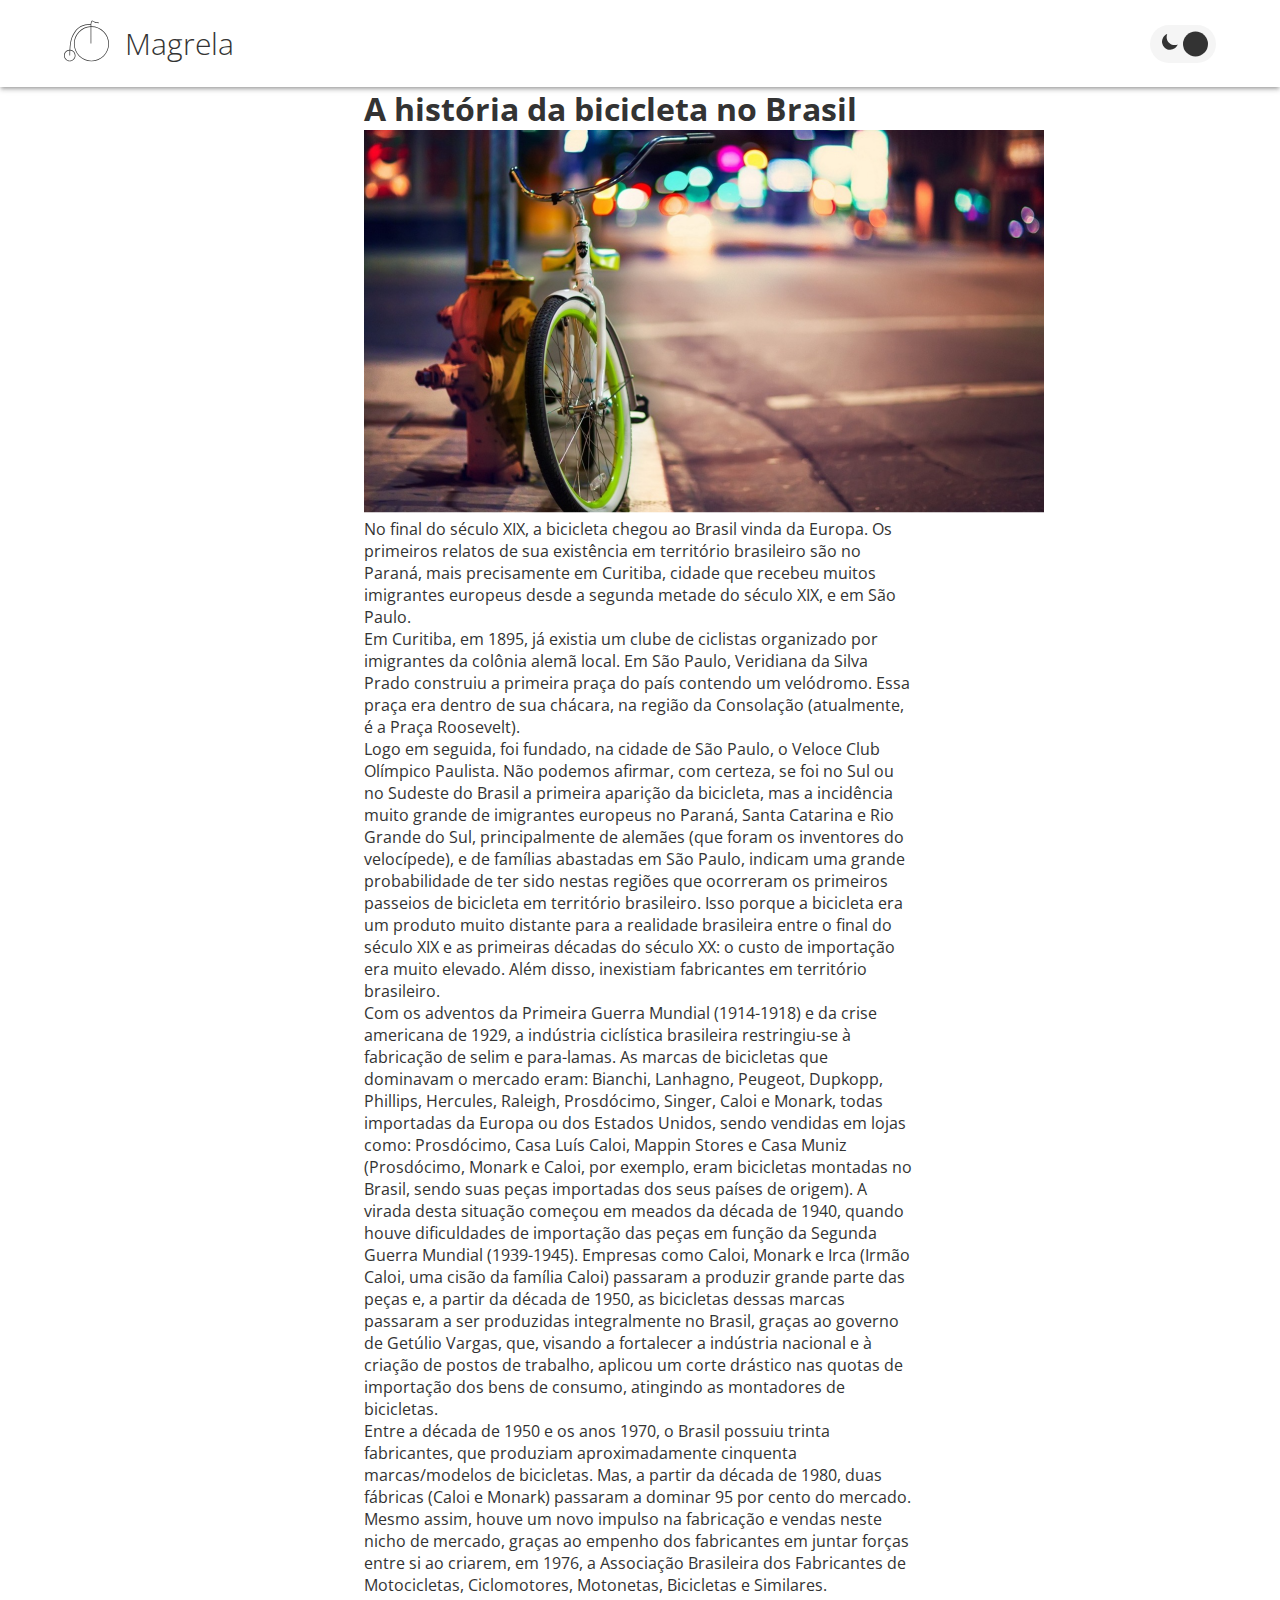
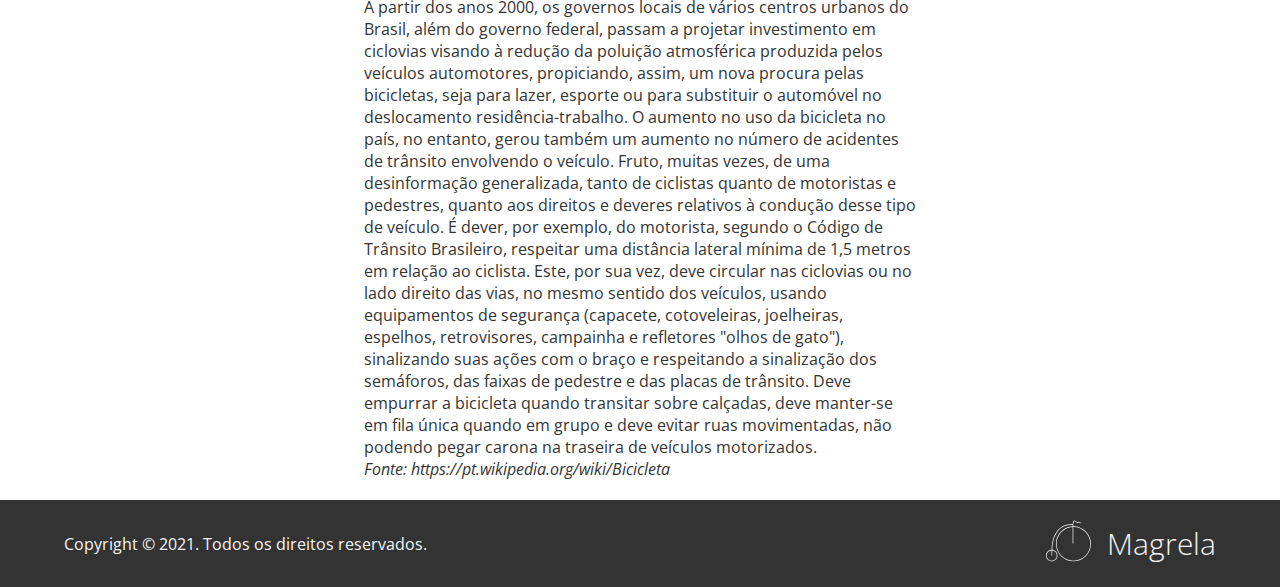
==== commit 029cb361: "feat: cria o interruptor de troca para tema escuro" ====
--- a/src/index.html
+++ b/src/index.html
@@ -19,8 +19,8 @@
             <div class="toggleTheme">
                 <input type="checkbox" id="toggleTheme" />
                 <label for="toggleTheme">
-                    <svg width="24" height="24" viewBox="0 0 24 24" fill="none" xmlns="http://www.w3.org/2000/svg"><path fill-rule="evenodd" clip-rule="evenodd" d="M23.6568 15.8515C21.4419 16.7108 19.025 16.9076 16.7004 16.4178C14.3757 15.928 12.2436 14.7729 10.5638 13.093C8.8839 11.4131 7.72874 9.28105 7.23897 6.95639C6.7492 4.63174 6.94595 2.21483 7.80525 0C5.14486 1.03678 2.92997 2.96996 1.54301 5.46574C0.156048 7.96153 -0.315933 10.8633 0.208559 13.67C0.73305 16.4767 2.22109 19.0121 4.41576 20.8386C6.61044 22.6651 9.37398 23.6679 12.2293 23.674C14.7007 23.6746 17.1146 22.9279 19.154 21.5319C21.1934 20.1358 22.763 18.1557 23.6568 15.8515V15.8515Z" fill="#333333"/></svg>
-                    <svg width="24" height="24" viewBox="0 0 24 24" fill="none" xmlns="http://www.w3.org/2000/svg"><path fill-rule="evenodd" clip-rule="evenodd" d="M5.8275 11.6667C5.8275 14.8878 8.44783 17.5082 11.669 17.5082C14.8902 17.5082 17.5105 14.8878 17.5105 11.6667C17.5105 8.4455 14.8902 5.82517 11.669 5.82517C8.44783 5.82517 5.8275 8.4455 5.8275 11.6667ZM11.669 8.1585C13.6033 8.1585 15.1772 9.73233 15.1772 11.6667C15.1772 13.601 13.6033 15.1748 11.669 15.1748C9.73467 15.1748 8.16083 13.601 8.16083 11.6667C8.16083 9.73233 9.73467 8.1585 11.669 8.1585ZM10.5 19.8333H12.8333V23.3333H10.5V19.8333ZM10.5 0H12.8333V3.5H10.5V0ZM0 10.5H3.5V12.8333H0V10.5ZM19.8333 10.5H23.3333V12.8333H19.8333V10.5ZM2.59125 19.0906L5.06539 16.615L6.71579 18.2645L4.24165 20.7401L2.59125 19.0906ZM19.0917 2.59182L16.616 5.06757L18.2659 6.71745L20.7416 4.24171L19.0917 2.59182ZM5.06775 6.71844L2.59361 4.24284L4.24401 2.59341L6.71815 5.06902L5.06775 6.71844ZM19.0909 20.741L20.7408 19.0911L18.265 16.6154L16.6151 18.2654L19.0909 20.741Z" fill="#333333"/></svg>
+                    <svg viewBox="0 0 24 24" fill="none" xmlns="http://www.w3.org/2000/svg"><path fill-rule="evenodd" clip-rule="evenodd" d="M23.6568 15.8515C21.4419 16.7108 19.025 16.9076 16.7004 16.4178C14.3757 15.928 12.2436 14.7729 10.5638 13.093C8.8839 11.4131 7.72874 9.28105 7.23897 6.95639C6.7492 4.63174 6.94595 2.21483 7.80525 0C5.14486 1.03678 2.92997 2.96996 1.54301 5.46574C0.156048 7.96153 -0.315933 10.8633 0.208559 13.67C0.73305 16.4767 2.22109 19.0121 4.41576 20.8386C6.61044 22.6651 9.37398 23.6679 12.2293 23.674C14.7007 23.6746 17.1146 22.9279 19.154 21.5319C21.1934 20.1358 22.763 18.1557 23.6568 15.8515V15.8515Z" /></svg>
+                    <svg viewBox="0 0 24 24" fill="none" xmlns="http://www.w3.org/2000/svg"><path fill-rule="evenodd" clip-rule="evenodd" d="M5.8275 11.6667C5.8275 14.8878 8.44783 17.5082 11.669 17.5082C14.8902 17.5082 17.5105 14.8878 17.5105 11.6667C17.5105 8.4455 14.8902 5.82517 11.669 5.82517C8.44783 5.82517 5.8275 8.4455 5.8275 11.6667ZM11.669 8.1585C13.6033 8.1585 15.1772 9.73233 15.1772 11.6667C15.1772 13.601 13.6033 15.1748 11.669 15.1748C9.73467 15.1748 8.16083 13.601 8.16083 11.6667C8.16083 9.73233 9.73467 8.1585 11.669 8.1585ZM10.5 19.8333H12.8333V23.3333H10.5V19.8333ZM10.5 0H12.8333V3.5H10.5V0ZM0 10.5H3.5V12.8333H0V10.5ZM19.8333 10.5H23.3333V12.8333H19.8333V10.5ZM2.59125 19.0906L5.06539 16.615L6.71579 18.2645L4.24165 20.7401L2.59125 19.0906ZM19.0917 2.59182L16.616 5.06757L18.2659 6.71745L20.7416 4.24171L19.0917 2.59182ZM5.06775 6.71844L2.59361 4.24284L4.24401 2.59341L6.71815 5.06902L5.06775 6.71844ZM19.0909 20.741L20.7408 19.0911L18.265 16.6154L16.6151 18.2654L19.0909 20.741Z" /></svg>
                     <span class="themeSwitch"></span>
                 </label>
             </div>
--- a/src/style.css
+++ b/src/style.css
@@ -43,6 +43,50 @@
 
 header {
     box-shadow: var(--shadow);
+}
+
+#toggleTheme { display: none; }
+#toggleTheme:checked + label {
+    background-color: var(--darken);
+}
+#toggleTheme:checked + label > .themeSwitch {
+    right: calc(100% - 32px);
+}
+#toggleTheme:checked + label > .themeSwitch {
+    background-color: var(--lighten);
+}
+#toggleTheme:checked + label > svg {
+    fill: var(--lighten);
+}
+
+.toggleTheme > label {
+    background-color: var(--lighten);
+    padding: 8px 12px;
+    border-radius: 30px;
+    user-select: none;
+    position: relative;
+    cursor: pointer;
+}
+
+.toggleTheme > label > svg {
+    width: 16px;
+    fill: var(--darken);
+}
+
+.toggleTheme > label > svg:first-child {
+    margin-right: 6px;
+}
+
+.toggleTheme > label > .themeSwitch {
+    position: absolute;
+    transform: translateY(-50%);
+    right: 8px;
+    top: 50%;
+    border-radius: 50px;
+    width: 25px;
+    height: 25px;
+    background-color: var(--darken);
+    transition: left 0.15s, right 0.15s;
 }
 
 header > .container,
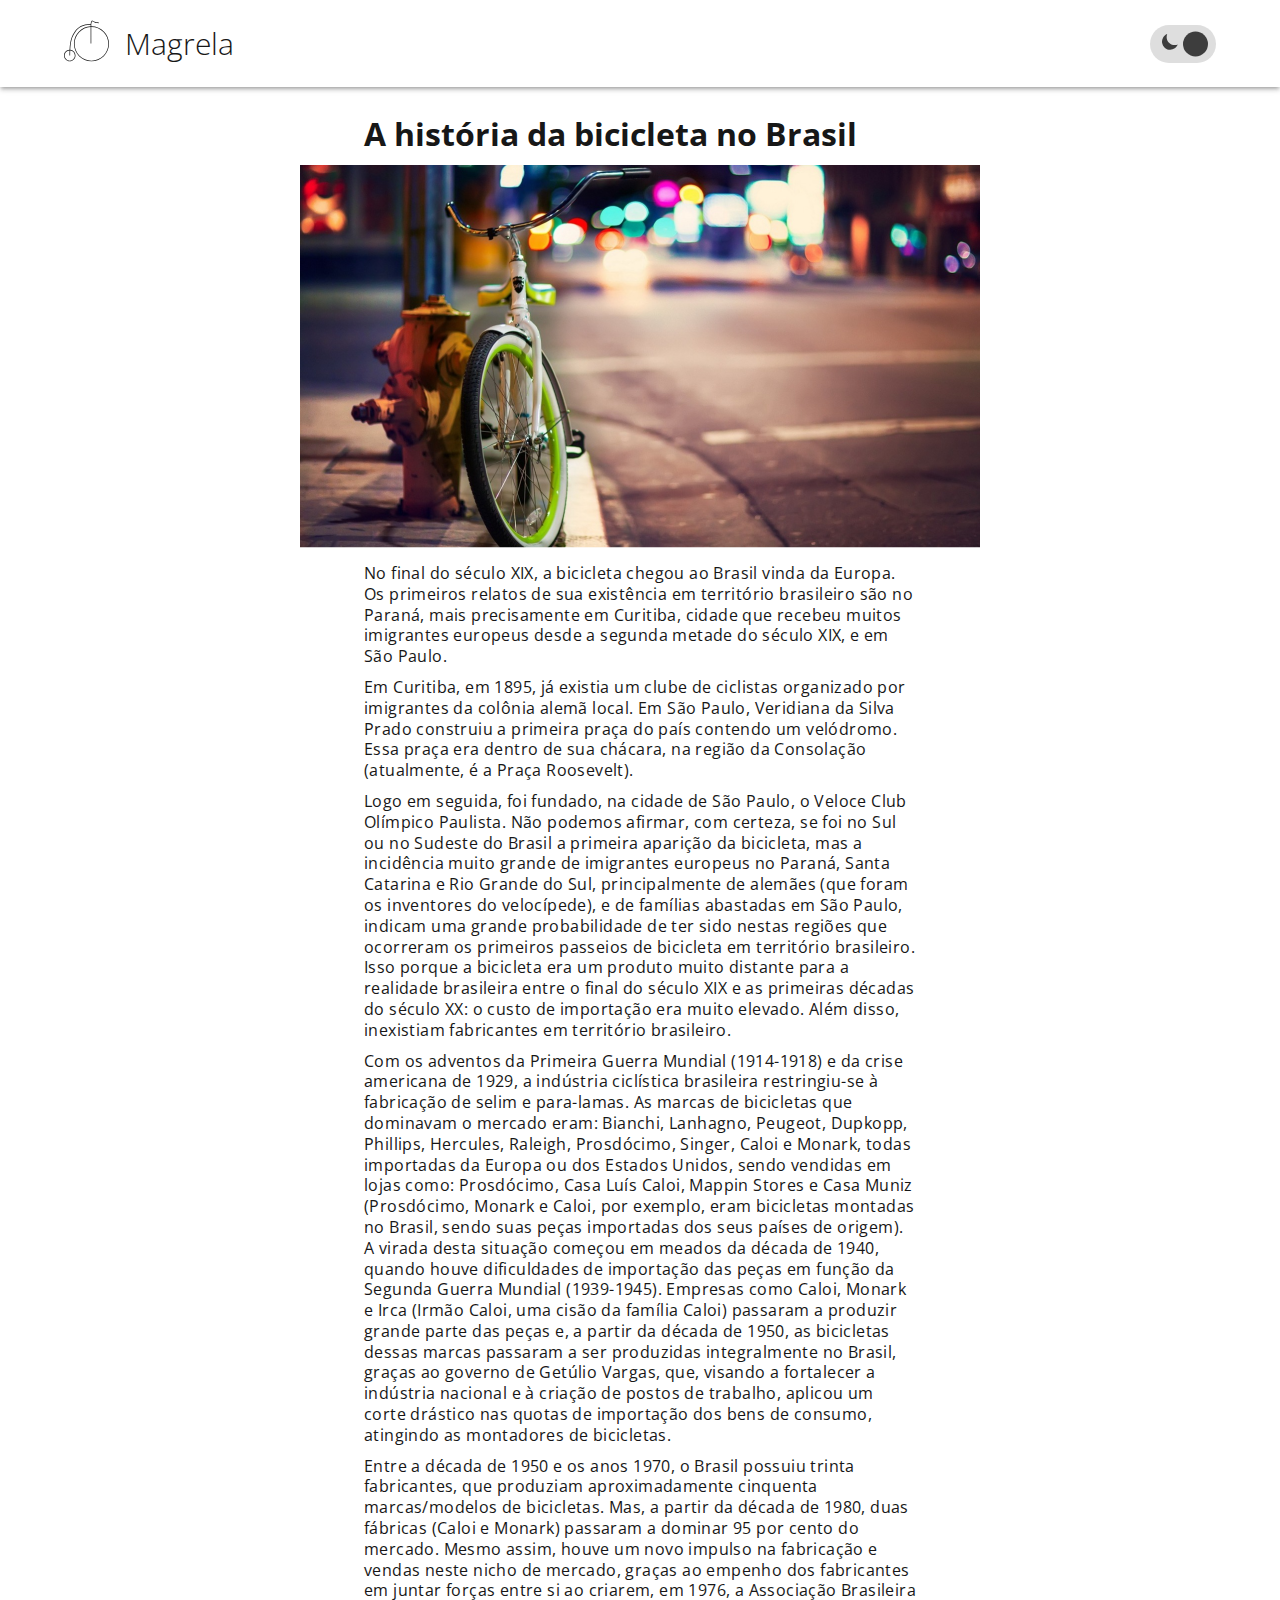
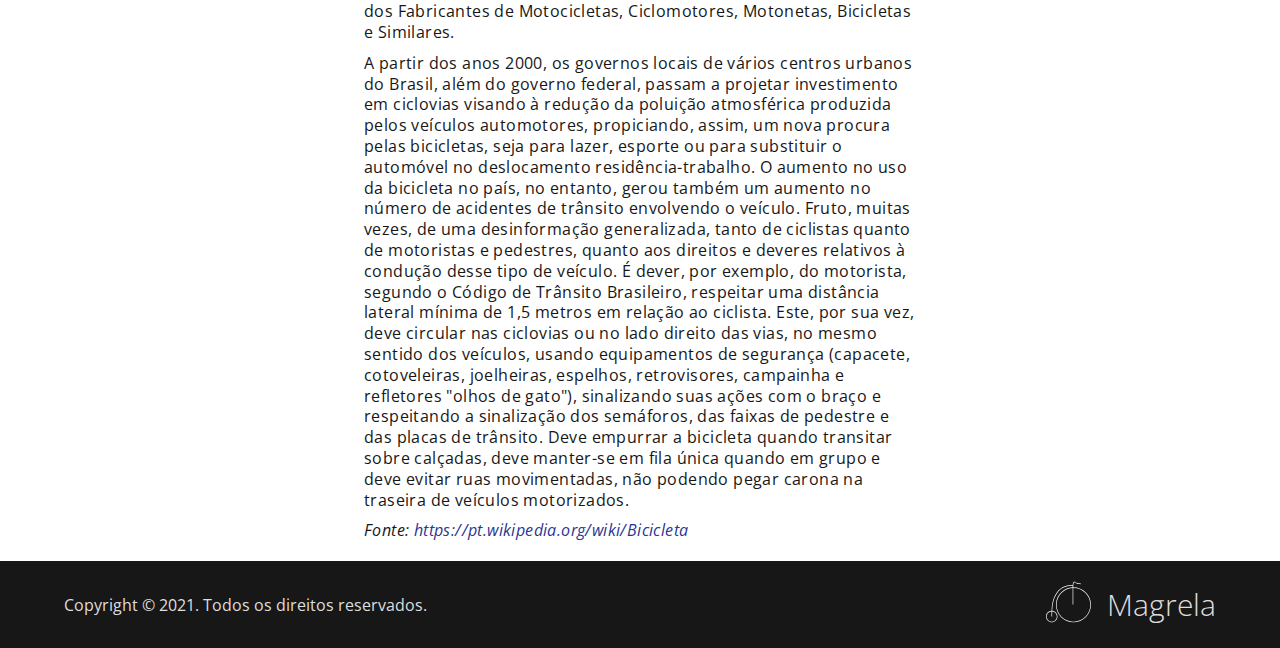
==== commit e2375bb0: "feat: aplica dark theme em todo site" ====
--- a/src/index.html
+++ b/src/index.html
@@ -12,7 +12,7 @@
         <div class="container">
             <div class="logo">
                 <div class="icon">
-                    <svg viewBox="0 0 60 56" fill="none" xmlns="http://www.w3.org/2000/svg"><path fill-rule="evenodd" clip-rule="evenodd" d="M38.1112 0.88802C37.555 0.64094 36.8879 0.877665 36.6325 1.44755C36.0578 2.73035 35.7689 3.83945 35.6237 4.63275C35.5611 4.97463 35.5252 5.25803 35.5046 5.47164C24.8334 5.46892 18.3272 9.81712 14.6288 15.0856C12.1761 18.5797 10.3232 21.9259 9.09035 26.7879C8.22728 30.1916 7.67039 34.3287 7.41519 39.7691C3.29674 39.9058 0 43.2875 0 47.4392C0 51.6777 3.43595 55.1136 7.67442 55.1136C11.9129 55.1136 15.3488 51.6777 15.3488 47.4392C15.3488 43.4189 12.2575 40.1206 8.32214 39.7917C8.57583 34.4021 9.12646 30.3355 9.9695 27.0109C11.1679 22.2848 12.9618 19.039 15.3712 15.6067C18.8896 10.5944 25.1058 6.38333 35.4768 6.37862V8.39727C23.1034 8.99739 13.2558 19.2194 13.2558 31.7415C13.2558 44.6496 23.7199 55.1136 36.6279 55.1136C49.536 55.1136 60 44.6496 60 31.7415C60 18.8335 49.536 8.36942 36.6279 8.36942C36.5464 8.36942 36.465 8.36984 36.3837 8.37067L36.3837 5.92845L36.3837 5.92756L36.3838 5.92674L36.3839 5.91564C36.3841 5.90486 36.3846 5.88736 36.3856 5.86343C36.3875 5.81555 36.3914 5.74193 36.3996 5.64472C36.4159 5.45026 36.4489 5.16163 36.5158 4.79604C36.6497 4.06479 36.9189 3.02661 37.4602 1.81841C37.5048 1.71903 37.629 1.66624 37.743 1.71689C38.5825 2.08984 39.1343 2.38995 39.592 2.64387L39.6979 2.70269C40.1094 2.93141 40.475 3.13469 40.921 3.31249C41.8897 3.69875 43.2093 3.95516 46.3479 4.28553L46.4428 3.38354C43.2948 3.05217 42.0939 2.80375 41.2569 2.47001C40.8671 2.31458 40.5502 2.13855 40.1287 1.90446L40.032 1.85074C39.563 1.59057 38.9852 1.27628 38.1112 0.88802ZM35.4768 9.30538V31.3927H36.3837V9.27769C36.465 9.27683 36.5464 9.27639 36.6279 9.27639C49.035 9.27639 59.093 19.3344 59.093 31.7415C59.093 44.1487 49.035 54.2066 36.6279 54.2066C24.2208 54.2066 14.1628 44.1487 14.1628 31.7415C14.1628 19.7204 23.6046 9.90461 35.4768 9.30538ZM7.37584 40.6782C7.29384 42.7409 7.25295 44.9855 7.25295 47.4408H8.15993C8.15993 44.9878 8.20095 42.7503 8.28275 40.6987C11.7353 41.0063 14.4419 43.9067 14.4419 47.4392C14.4419 51.1767 11.412 54.2066 7.67442 54.2066C3.93686 54.2066 0.906977 51.1767 0.906977 47.4392C0.906977 43.8017 3.77682 40.8345 7.37584 40.6782Z" fill="#333333"/></svg>
+                    <svg viewBox="0 0 60 56" fill="none" xmlns="http://www.w3.org/2000/svg"><path fill-rule="evenodd" clip-rule="evenodd" d="M38.1112 0.88802C37.555 0.64094 36.8879 0.877665 36.6325 1.44755C36.0578 2.73035 35.7689 3.83945 35.6237 4.63275C35.5611 4.97463 35.5252 5.25803 35.5046 5.47164C24.8334 5.46892 18.3272 9.81712 14.6288 15.0856C12.1761 18.5797 10.3232 21.9259 9.09035 26.7879C8.22728 30.1916 7.67039 34.3287 7.41519 39.7691C3.29674 39.9058 0 43.2875 0 47.4392C0 51.6777 3.43595 55.1136 7.67442 55.1136C11.9129 55.1136 15.3488 51.6777 15.3488 47.4392C15.3488 43.4189 12.2575 40.1206 8.32214 39.7917C8.57583 34.4021 9.12646 30.3355 9.9695 27.0109C11.1679 22.2848 12.9618 19.039 15.3712 15.6067C18.8896 10.5944 25.1058 6.38333 35.4768 6.37862V8.39727C23.1034 8.99739 13.2558 19.2194 13.2558 31.7415C13.2558 44.6496 23.7199 55.1136 36.6279 55.1136C49.536 55.1136 60 44.6496 60 31.7415C60 18.8335 49.536 8.36942 36.6279 8.36942C36.5464 8.36942 36.465 8.36984 36.3837 8.37067L36.3837 5.92845L36.3837 5.92756L36.3838 5.92674L36.3839 5.91564C36.3841 5.90486 36.3846 5.88736 36.3856 5.86343C36.3875 5.81555 36.3914 5.74193 36.3996 5.64472C36.4159 5.45026 36.4489 5.16163 36.5158 4.79604C36.6497 4.06479 36.9189 3.02661 37.4602 1.81841C37.5048 1.71903 37.629 1.66624 37.743 1.71689C38.5825 2.08984 39.1343 2.38995 39.592 2.64387L39.6979 2.70269C40.1094 2.93141 40.475 3.13469 40.921 3.31249C41.8897 3.69875 43.2093 3.95516 46.3479 4.28553L46.4428 3.38354C43.2948 3.05217 42.0939 2.80375 41.2569 2.47001C40.8671 2.31458 40.5502 2.13855 40.1287 1.90446L40.032 1.85074C39.563 1.59057 38.9852 1.27628 38.1112 0.88802ZM35.4768 9.30538V31.3927H36.3837V9.27769C36.465 9.27683 36.5464 9.27639 36.6279 9.27639C49.035 9.27639 59.093 19.3344 59.093 31.7415C59.093 44.1487 49.035 54.2066 36.6279 54.2066C24.2208 54.2066 14.1628 44.1487 14.1628 31.7415C14.1628 19.7204 23.6046 9.90461 35.4768 9.30538ZM7.37584 40.6782C7.29384 42.7409 7.25295 44.9855 7.25295 47.4408H8.15993C8.15993 44.9878 8.20095 42.7503 8.28275 40.6987C11.7353 41.0063 14.4419 43.9067 14.4419 47.4392C14.4419 51.1767 11.412 54.2066 7.67442 54.2066C3.93686 54.2066 0.906977 51.1767 0.906977 47.4392C0.906977 43.8017 3.77682 40.8345 7.37584 40.6782Z" /></svg>
                 </div>
                 <span class="brand">Magrela</span>
             </div>
@@ -62,5 +62,16 @@
             </div>
         </div>
     </footer>
+
+    <script>
+        const $ = document.querySelector.bind(document)
+        const switchTheme = $('#toggleTheme')
+
+        switchTheme.onchange = () => {
+            switchTheme.checked
+                ? $('body').setAttribute('data-theme', 'dark')
+                : $('body').removeAttribute('data-theme')
+        }
+    </script>
 </body>
 </html>--- a/src/style.css
+++ b/src/style.css
@@ -1,11 +1,44 @@
 @import url('https://fonts.googleapis.com/css2?family=Open+Sans:ital,wght@0,300;0,400;0,600;1,400&display=swap');
 
 :root {
+    --dark-blue: #283593;
+    --light-blue: #1e88e5;
     --white: #FFFFFF;
-    --lighten: #F5F5F5;
-    --darken: #333333;
-    --link: #6A26CD;
+    --light-100: #DEDEDE;
+    --light-200: #999999;
+    --light-300: #666666;
+
+    --darken-100: #3D3D3D;
+    --darken-200: #363636;
+    --darken-300: #282828;
+    --darken-400: #202020;
+    --darken-500: #171717;
+    --black: #000000;
+
+    --bg_body: var(--white);
+    --bg_header: var(--white);
+    --bg_footer: var(--darken-500);
+    --font_default: var(--darken-500);
+    --font_footer: var(--light-100);
+    --font_link: var(--dark-blue);
+
+    --bg_switch: var(--light-100);
+    --switch_bullet: var(--darken-100);
+    --switch_icon: var(--darken-100);
+
     --shadow: rgb(0 0 0 / 20%) 0px 3px 3px -2px, rgb(0 0 0 / 14%) 0px 3px 4px 0px, rgb(0 0 0 / 12%) 0px 1px 8px 0px;
+}
+
+[data-theme="dark"] {
+    --bg_body: var(--darken-500);
+    --bg_header: var(--darken-300);
+    --bg_footer: var(--darken-300);
+    --font_default: var(--light-100);
+    --font_link: var(--light-blue);
+
+    --bg_switch: var(--darken-500);
+    --switch_bullet: var(--light-100);
+    --switch_icon: var(--light-100);
 }
 
 * {
@@ -16,19 +49,7 @@
 
 body {
     font-family: "Open Sans", sans-serif;
-    background-color: var(--white);
-    color: var(--darken);
-}
-
-a {
-    cursor: pointer;
-    text-decoration: none;
-    color: var(--darken);
-    transition: color 0.15s;
-}
-
-a:hover {
-    color: var(--link);
+    background-color: var(--bg_body);
 }
 
 .container {
@@ -41,26 +62,58 @@
     max-width: 680px;
 }
 
+main .heading1 {
+    margin-top: 25px;
+    color: var(--font_default);
+}
+
+main img {
+    width: calc(100% + 32px); /*32px - são os padings laterais*/
+    margin-left: -16px; /* -16px coloca a imagem contralizada no container */
+    margin-top: 10px;
+}
+
+main p, main i {
+    display: block;
+    margin-top: 10px;
+    letter-spacing: 0.4px;
+    line-height: 1.3;
+    color: var(--font_default);
+}
+
+main i > a {
+    cursor: pointer;
+    text-decoration: none;
+    transition: color 0.15s;
+    color: var(--font_link);
+}
+
+main i > a:hover {
+    opacity: 0.8;
+}
+
 header {
     box-shadow: var(--shadow);
+    background-color: var(--bg_header);
+    color: var(--font_default);
 }
 
 #toggleTheme { display: none; }
 #toggleTheme:checked + label {
-    background-color: var(--darken);
-}
+    background-color: var(--bg_switch);
+}
+
 #toggleTheme:checked + label > .themeSwitch {
     right: calc(100% - 32px);
-}
-#toggleTheme:checked + label > .themeSwitch {
-    background-color: var(--lighten);
-}
+    background-color: var(--switch_bullet);
+}
+
 #toggleTheme:checked + label > svg {
-    fill: var(--lighten);
-}
-
-.toggleTheme > label {
-    background-color: var(--lighten);
+    fill: var(--switch_icon);
+}
+
+.toggleTheme > label {    
+    background-color: var(--bg_switch);
     padding: 8px 12px;
     border-radius: 30px;
     user-select: none;
@@ -70,7 +123,7 @@
 
 .toggleTheme > label > svg {
     width: 16px;
-    fill: var(--darken);
+    fill: var(--switch_icon);
 }
 
 .toggleTheme > label > svg:first-child {
@@ -85,7 +138,7 @@
     border-radius: 50px;
     width: 25px;
     height: 25px;
-    background-color: var(--darken);
+    background-color: var(--switch_bullet);
     transition: left 0.15s, right 0.15s;
 }
 
@@ -104,9 +157,9 @@
 }
 
 footer {
-    background-color: var(--darken);
-    color: var(--lighten);
+    background-color: var(--bg_footer);
     margin-top: 20px;
+    color: var(--font_footer);
 }
 
 footer > .container > .copy {
@@ -120,6 +173,7 @@
 
 .container .logo .icon svg {
     width: 45px;
+    fill: var(--font_default);
 }
 
 .container .logo .brand {
@@ -139,6 +193,11 @@
         padding-bottom: 20px;
     }
 
+    main img {
+        width: calc(100% + 128px); /* 128px são os paddings laterais */
+        margin-left: -64px; /* -64px coloca a imagem centralizada no container */
+    }
+
     footer > .container {
         text-align: left;
         flex-direction: row;
